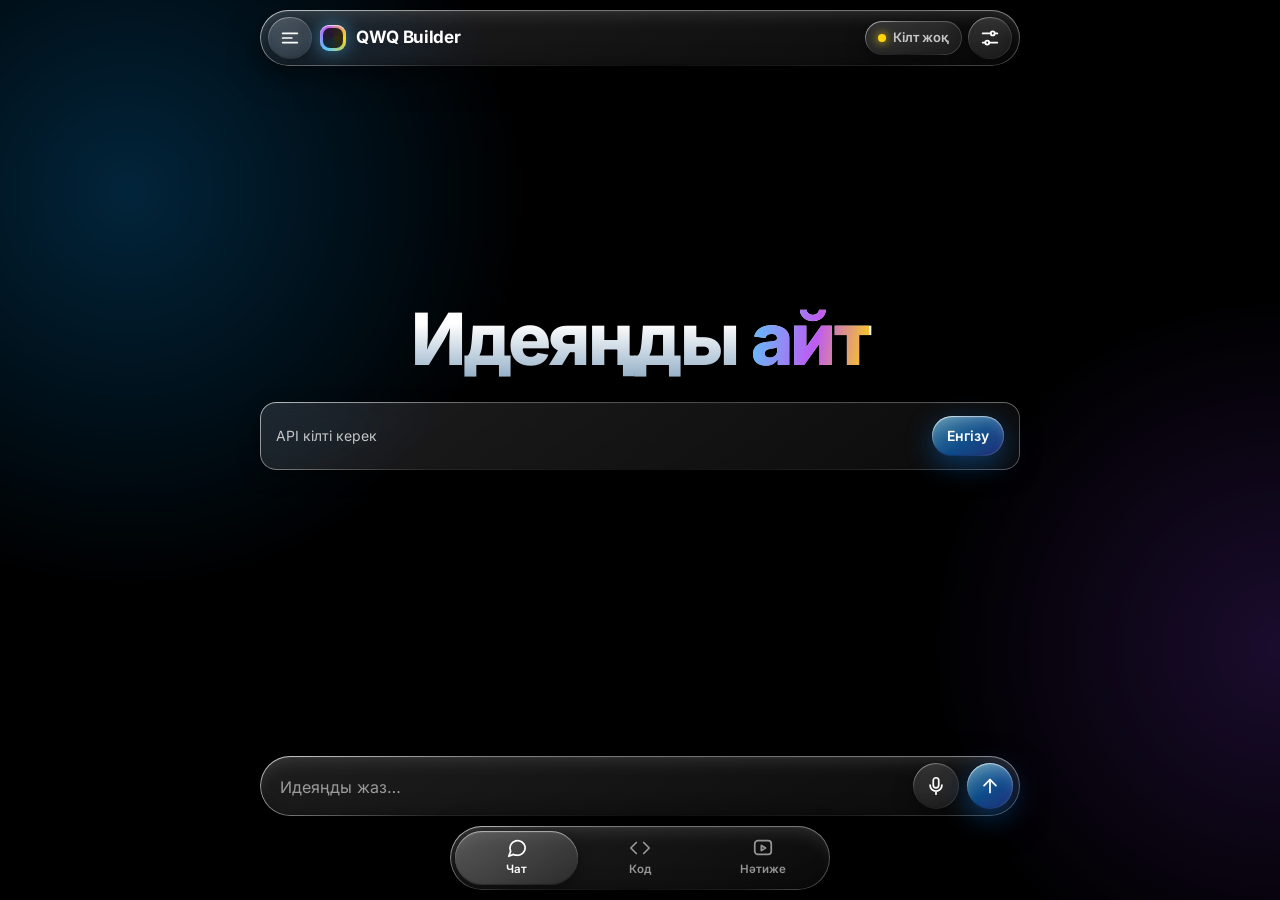
==== index.html @ 90c53d8d "7-кезең: ортақ галерея (жариялау, карточкалар, sandbox ашу, өзіме бейімдеу, өшіру), Firestore ережел" ====
<!doctype html>
<html lang="kk">
<head>
<meta charset="utf-8">
<meta name="viewport" content="width=device-width,initial-scale=1,viewport-fit=cover">
<meta name="theme-color" content="#000000">
<meta name="color-scheme" content="dark">
<title>QWQ Builder — идеядан қосымшаға</title>
<meta name="description" content="AI-мен сөйлесіп идеяңды талқыла, QWQ агент жұмыс істейтін веб-қосымшаны өзі жасап береді.">
<link rel="preload" href="fonts/inter-cyrillic-ext.woff2" as="font" type="font/woff2" crossorigin>
<link rel="preload" href="fonts/inter-latin.woff2" as="font" type="font/woff2" crossorigin>
<link rel="stylesheet" href="css/glass.css">
<link rel="stylesheet" href="css/app.css">
</head>
<body>

<!-- SVG: сыну фильтрі + белгішелер -->
<svg width="0" height="0" style="position:absolute" aria-hidden="true" focusable="false">
  <defs>
    <filter id="lg-refract" x="0" y="0" width="100%" height="100%" color-interpolation-filters="sRGB">
      <feTurbulence type="fractalNoise" baseFrequency="0.012 0.02" numOctaves="2" seed="7" result="n"/>
      <feGaussianBlur in="n" stdDeviation="1.5" result="nb"/>
      <feDisplacementMap in="SourceGraphic" in2="nb" scale="18" xChannelSelector="R" yChannelSelector="G"/>
    </filter>
    <symbol id="i-chat" viewBox="0 0 24 24"><path d="M21 11.5a8.4 8.4 0 0 1-9 8.4 8.6 8.6 0 0 1-3.8-.9L3 21l2-5.2A8.4 8.4 0 1 1 21 11.5z"/></symbol>
    <symbol id="i-code" viewBox="0 0 24 24"><polyline points="16 18 22 12 16 6"/><polyline points="8 6 2 12 8 18"/></symbol>
    <symbol id="i-result" viewBox="0 0 24 24"><rect x="3" y="4" width="18" height="15" rx="3.5"/><path d="M10.2 9.2l4.6 2.8-4.6 2.8z"/></symbol>
    <symbol id="i-settings" viewBox="0 0 24 24"><path d="M4 7h9M17 7h3M4 17h3M11 17h9"/><circle cx="15" cy="7" r="2.2"/><circle cx="9" cy="17" r="2.2"/></symbol>
    <symbol id="i-send" viewBox="0 0 24 24"><path d="M12 19V5"/><path d="M5.5 11.5L12 5l6.5 6.5"/></symbol>
    <symbol id="i-stop" viewBox="0 0 24 24"><rect x="6.5" y="6.5" width="11" height="11" rx="2.5" fill="currentColor"/></symbol>
    <symbol id="i-spark" viewBox="0 0 24 24"><path d="M11 3l1.9 5.1L18 10l-5.1 1.9L11 17l-1.9-5.1L4 10l5.1-1.9z"/><path d="M19 15l.8 2.2L22 18l-2.2.8L19 21l-.8-2.2L16 18l2.2-.8z"/></symbol>
    <symbol id="i-x" viewBox="0 0 24 24"><path d="M6 6l12 12M18 6L6 18"/></symbol>
    <symbol id="i-copy" viewBox="0 0 24 24"><rect x="9" y="9" width="11" height="11" rx="2.5"/><path d="M5 15V6.5A2.5 2.5 0 0 1 7.5 4H16"/></symbol>
    <symbol id="i-download" viewBox="0 0 24 24"><path d="M12 4v11"/><path d="M7 11l5 5 5-5"/><path d="M5 20h14"/></symbol>
    <symbol id="i-ext" viewBox="0 0 24 24"><path d="M14 4h6v6"/><path d="M20 4l-9 9"/><path d="M19 14v3.5a2.5 2.5 0 0 1-2.5 2.5h-9A2.5 2.5 0 0 1 5 17.5v-9A2.5 2.5 0 0 1 7.5 6H11"/></symbol>
    <symbol id="i-phone" viewBox="0 0 24 24"><rect x="7" y="2.5" width="10" height="19" rx="2.8"/><path d="M11 18.5h2"/></symbol>
    <symbol id="i-monitor" viewBox="0 0 24 24"><rect x="3" y="4" width="18" height="12" rx="2.5"/><path d="M8 20h8M12 16v4"/></symbol>
    <symbol id="i-check" viewBox="0 0 24 24"><path d="M5 12.5l4.5 4.5L19 7.5"/></symbol>
    <symbol id="i-file" viewBox="0 0 24 24"><path d="M14 3H7.5A2.5 2.5 0 0 0 5 5.5v13A2.5 2.5 0 0 0 7.5 21h9a2.5 2.5 0 0 0 2.5-2.5V8z"/><path d="M14 3v5h5"/></symbol>
    <symbol id="i-undo" viewBox="0 0 24 24"><path d="M9 14L4 9l5-5"/><path d="M4 9h10a6 6 0 0 1 0 12h-3"/></symbol>
    <symbol id="i-chev" viewBox="0 0 24 24"><path d="M6 9l6 6 6-6"/></symbol>
    <symbol id="i-globe" viewBox="0 0 24 24"><circle cx="12" cy="12" r="9"/><path d="M3 12h18"/><path d="M12 3c2.6 2.6 3.8 5.6 3.8 9S14.6 18.4 12 21c-2.6-2.6-3.8-5.6-3.8-9S9.4 5.6 12 3z"/></symbol>
    <symbol id="i-list" viewBox="0 0 24 24"><path d="M9 6h11M9 12h11M9 18h11"/><circle cx="4.5" cy="6" r=".9"/><circle cx="4.5" cy="12" r=".9"/><circle cx="4.5" cy="18" r=".9"/></symbol>
    <symbol id="i-shield" viewBox="0 0 24 24"><path d="M12 3l8 3v6c0 4.5-3.2 8-8 9-4.8-1-8-4.5-8-9V6z"/><path d="M9 12l2 2 4-4"/></symbol>
    <symbol id="i-flag" viewBox="0 0 24 24"><path d="M5 21V4"/><path d="M5 4h12l-2.5 4L17 12H5"/></symbol>
    <symbol id="i-book" viewBox="0 0 24 24"><path d="M4 5.5A2.5 2.5 0 0 1 6.5 3H20v16H6.5A2.5 2.5 0 0 0 4 21.5z"/><path d="M4 18.5A2.5 2.5 0 0 1 6.5 16H20"/></symbol>
    <symbol id="i-wallet" viewBox="0 0 24 24"><path d="M4 7.5A2.5 2.5 0 0 1 6.5 5H18v3"/><rect x="3" y="8" width="18" height="12" rx="2.8"/><circle cx="16.5" cy="14" r="1.1"/></symbol>
    <symbol id="i-cal" viewBox="0 0 24 24"><rect x="3.5" y="5" width="17" height="16" rx="3"/><path d="M8 3v4M16 3v4M3.5 10h17"/></symbol>
    <symbol id="i-trash" viewBox="0 0 24 24"><path d="M4 7h16M9 7V4h6v3M6.5 7l1 13h9l1-13"/></symbol>
    <symbol id="i-menu" viewBox="0 0 24 24"><path d="M4 7h16M4 12h10M4 17h16"/></symbol>
    <symbol id="i-plus" viewBox="0 0 24 24"><path d="M12 5v14M5 12h14"/></symbol>
    <symbol id="i-pencil" viewBox="0 0 24 24"><path d="M4 20l1-4L16.5 4.5a2.1 2.1 0 0 1 3 3L8 19z"/><path d="M14.5 6.5l3 3"/></symbol>
    <symbol id="i-user" viewBox="0 0 24 24"><circle cx="12" cy="8" r="4"/><path d="M4.5 20.5c1-4 4-6 7.500-6s6.500 2 7.500 6"/></symbol>
    <symbol id="i-qr" viewBox="0 0 24 24"><rect x="3.5" y="3.5" width="7" height="7" rx="1.5"/><rect x="13.5" y="3.5" width="7" height="7" rx="1.5"/><rect x="3.5" y="13.5" width="7" height="7" rx="1.5"/><path d="M14 14h2.5v2.5H14zM18 18h2.5v2.5H18zM18 14h2.5M14 18h.01"/></symbol>
    <symbol id="i-mic" viewBox="0 0 24 24"><rect x="9" y="3" width="6" height="11" rx="3"/><path d="M5.5 11a6.5 6.5 0 0 0 13 0M12 17.5V21"/></symbol>
    <symbol id="i-eye" viewBox="0 0 24 24"><path d="M2 12s3.6-7 10-7 10 7 10 7-3.6 7-10 7S2 12 2 12z"/><circle cx="12" cy="12" r="3"/></symbol>
  </defs>
</svg>

<div class="bg" aria-hidden="true"><i class="orb orb--1"></i><i class="orb orb--2"></i><i class="orb orb--3"></i><i class="orb orb--4"></i></div>

<div class="app">

  <header class="top glass lens">
    <div class="top-l">
      <button class="btn btn--icon glass glass--flat" id="btn-menu" type="button" aria-label="Чаттар" style="--h:42px"><svg class="ico"><use href="#i-menu"/></svg></button>
      <div class="brand"><i></i>QWQ Builder</div>
    </div>
    <div class="top-r">
      <button class="chip glass glass--flat press" id="status" type="button" aria-label="Қосылым күйі"><b></b><span id="status-t">Кілт жоқ</span></button>
      <button class="btn btn--icon glass glass--flat" id="btn-settings" type="button" aria-label="Баптаулар" style="--h:42px"><svg class="ico"><use href="#i-settings"/></svg></button>
    </div>
  </header>

  <!-- ЧАТ -->
  <section class="view on" id="view-chat" aria-label="Чат">
    <div class="col">
      <div class="hero" id="hero">
        <h1>Идеяңды <em>айт</em></h1>
        <div class="keywarn glass glass--flat" id="keywarn" hidden>
          <span>API кілті керек</span>
          <button class="btn btn--sm btn--primary glass" type="button" data-open-settings>Енгізу</button>
        </div>
      </div>
      <div class="msgs" id="msgs" aria-live="polite"></div>
    </div>
  </section>

  <!-- КОД -->
  <section class="view" id="view-code" aria-label="Код">
    <div class="col stack" id="code-root"></div>
  </section>

  <!-- НӘТИЖЕ -->
  <section class="view" id="view-result" aria-label="Нәтиже">
    <div class="col res-wrap" id="res-root"></div>
  </section>

  <!-- ТӨМЕНГІ ҚАБАТ -->
  <div class="bottom" id="bottom">
    <div class="dock" id="dock-chat">
      <form class="composer glass lens" id="composer" autocomplete="off">
        <textarea id="input" rows="1" placeholder="Идеяңды жаз…" aria-label="Хабарлама" enterkeyhint="send"></textarea>
        <button class="btn btn--icon mic glass glass--flat" id="mic" type="button" aria-label="Микрофон" aria-pressed="false" hidden><svg class="ico"><use href="#i-mic"/></svg></button>
        <button class="btn btn--icon btn--primary glass" id="send" type="submit" aria-label="Жіберу"><svg class="ico"><use href="#i-send"/></svg></button>
      </form>
    </div>
    <div class="dock" id="dock-tweak" hidden>
      <form class="composer glass lens" id="tweak-form" autocomplete="off">
        <textarea id="tweak" rows="1" placeholder="Не өзгертейік?" aria-label="Өзгерту сұрауы" enterkeyhint="send"></textarea>
        <button class="btn btn--icon mic glass glass--flat" id="tweak-mic" type="button" aria-label="Микрофон" aria-pressed="false" hidden><svg class="ico"><use href="#i-mic"/></svg></button>
        <button class="btn btn--icon btn--primary glass" id="tweak-send" type="submit" aria-label="Өзгерту"><svg class="ico"><use href="#i-spark"/></svg></button>
      </form>
    </div>
    <nav class="nav glass lens" id="nav" role="tablist" aria-label="Бөлімдер">
      <span class="nav-ind" id="nav-ind"></span>
      <button role="tab" data-view="chat" aria-selected="true"><svg class="ico"><use href="#i-chat"/></svg>Чат</button>
      <button role="tab" data-view="code" aria-selected="false"><svg class="ico"><use href="#i-code"/></svg>Код<i class="dot" id="dot-code" hidden></i></button>
      <button role="tab" data-view="result" aria-selected="false"><svg class="ico"><use href="#i-result"/></svg>Нәтиже<i class="dot" id="dot-result" hidden></i></button>
    </nav>
  </div>
</div>

<div class="toasts" id="toasts" role="status" aria-live="polite"></div>

<!-- ЧАТТАР ТІЗІМІ (бүйірлік панель) -->
<div class="dscrim" id="dscrim"></div>
<aside class="drawer glass glass--dark" id="drawer" aria-label="Чаттар" aria-hidden="true">
  <div class="drawer-h">
    <b>Чаттар</b>
    <button class="btn btn--icon btn--sm glass glass--flat" id="d-close" type="button" aria-label="Жабу"><svg class="ico ico--sm"><use href="#i-x"/></svg></button>
  </div>
  <button class="btn btn--primary btn--lg glass lens" id="d-new" type="button"><svg class="ico"><use href="#i-plus"/></svg>Жаңа чат</button>
  <button class="btn btn--lg glass glass--flat" id="d-gal" type="button" style="width:100%;margin-top:8px"><svg class="ico"><use href="#i-spark"/></svg>Галерея</button>
  <ul class="chat-list" id="d-list"></ul>
</aside>

<!-- БАПТАУЛАР -->
<div class="scrim" id="settings" role="dialog" aria-modal="true" aria-labelledby="set-title">
  <div class="sheet glass glass--dark">
    <h2 id="set-title">Баптаулар</h2>
    <label class="field" style="margin-top:16px"><span>API кілті</span>
      <div class="input-row">
        <input class="input" id="set-key" type="password" autocomplete="off" spellcheck="false" placeholder="qwq_…">
        <button class="btn btn--icon glass glass--flat" id="set-eye" type="button" aria-label="Кілтті көрсету" style="--h:48px"><svg class="ico"><use href="#i-eye"/></svg></button>
      </div>
    </label>
    <label class="field"><span>Сервер</span>
      <input class="input" id="set-base" type="url" spellcheck="false">
    </label>
    <label class="field"><span>QR сервері</span>
      <input class="input" id="set-share" type="url" spellcheck="false">
    </label>
    <div class="field" id="cloud-box">
      <div class="cloud-row">
        <button class="btn btn--primary glass" id="set-google" type="button"><svg class="ico ico--sm"><use href="#i-user"/></svg><span id="set-google-t">Google арқылы кіру</span></button>
        <span class="cloud-t" id="cloud-t"></span>
      </div>
    </div>
    <div class="field" id="limit-box" hidden>
      <span id="limit-t"></span>
      <input class="input" id="set-limit-n" type="number" min="1" inputmode="numeric" aria-label="Күндік лимит">
    </div>
    <div class="row">
      <button class="btn btn--primary glass" id="set-test" type="button">Тексеру</button>
      <button class="btn glass glass--flat" id="set-save" type="button">Сақтау</button>
      <button class="btn glass glass--flat" id="set-limit" type="button">Лимит</button>
      <button class="btn glass glass--flat" id="set-demo" type="button">Демо</button>
      <button class="btn glass glass--flat btn--danger" id="set-clear" type="button"><svg class="ico ico--sm"><use href="#i-trash"/></svg>Тазалау</button>
    </div>
  </div>
</div>

<!-- QR -->
<div class="scrim" id="qr" role="dialog" aria-modal="true" aria-label="QR код">
  <div class="sheet glass glass--dark qr-sheet">
    <div id="qr-load" class="qr-load"><div class="ring"></div></div>
    <div id="qr-body" hidden>
      <div class="qr-img" id="qr-img"></div>
      <div class="qr-url"><code id="qr-url"></code><button class="cp" id="qr-copy" type="button" aria-label="Көшіру"><svg class="ico ico--sm"><use href="#i-copy"/></svg></button></div>
    </div>
    <button class="btn glass glass--flat" id="qr-close" type="button">Жабу</button>
  </div>
</div>

<script src="vendor/marked.min.js"></script>
<script src="vendor/purify.min.js"></script>
<script src="vendor/jszip.min.js"></script>
<script src="vendor/qrcode.min.js"></script>
<script src="js/ui.js"></script>
<script src="js/store.js"></script>
<script src="js/api.js"></script>
<script src="js/websearch.js"></script>
<script src="js/check.js"></script>
<script src="js/cloud-config.js"></script>
<script src="js/chat.js"></script>
<script src="js/template.js"></script>
<script src="js/codegen.js"></script>
<script src="js/fix.js"></script>
<script src="js/agent.js"></script>
<script src="js/report.js"></script>
<script src="js/result.js"></script>
<script src="js/sheets.js"></script>
<script src="js/gallery.js"></script>
<script src="js/mic.js"></script>
<script src="js/share.js"></script>
<script src="js/cloud.js"></script>
<script src="js/chats.js"></script>
<script src="js/demo.js"></script>
<script src="js/app.js"></script>
</body>
</html>
---- css/glass.css ----
/* ==== QWQ Builder · Liquid Glass дизайн жүйесі ==== */
@font-face{font-family:"Inter";font-weight:100 900;font-display:swap;src:url(../fonts/inter-cyrillic-ext.woff2) format("woff2");unicode-range:U+0460-052F,U+1C80-1C8A,U+20B4,U+2DE0-2DFF,U+A640-A69F,U+FE2E-FE2F}
@font-face{font-family:"Inter";font-weight:100 900;font-display:swap;src:url(../fonts/inter-cyrillic.woff2) format("woff2");unicode-range:U+0301,U+0400-045F,U+0490-0491,U+04B0-04B1,U+2116}
@font-face{font-family:"Inter";font-weight:100 900;font-display:swap;src:url(../fonts/inter-latin-ext.woff2) format("woff2");unicode-range:U+0100-02BA,U+02BD-02C5,U+02C7-02CC,U+02CE-02D7,U+02DD-02FF,U+0304,U+0308,U+0329,U+1D00-1DBF,U+1E00-1E9F,U+1EF2-1EFF,U+2020,U+20A0-20AB,U+20AD-20C0,U+2113,U+2C60-2C7F,U+A720-A7FF}
@font-face{font-family:"Inter";font-weight:100 900;font-display:swap;src:url(../fonts/inter-latin.woff2) format("woff2");unicode-range:U+0000-00FF,U+0131,U+0152-0153,U+02BB-02BC,U+02C6,U+02DA,U+02DC,U+0304,U+0308,U+0329,U+2000-206F,U+20AC,U+2122,U+2191,U+2193,U+2212,U+2215,U+FEFF,U+FFFD}

:root{
  color-scheme:dark;
  --bg:#000;
  --text:#fff;
  --text-2:rgba(255,255,255,.74);
  --text-3:rgba(255,255,255,.56);
  --cyan:#5ac8fa;
  --blue:#0a84ff;
  --violet:#bf5af2;
  --gold:#ffd60a;
  --green:#30d158;
  --red:#ff453a;
  --glass-a:rgba(255,255,255,.115);
  --glass-b:rgba(255,255,255,.045);
  --blur:blur(24px) saturate(180%);
  --r-xl:28px; --r-lg:22px; --r-md:16px; --r-sm:12px;
  --font:"Inter",system-ui,-apple-system,"Segoe UI",Roboto,sans-serif;
  --mono:ui-monospace,"SF Mono",Menlo,Consolas,monospace;
  --spring:cubic-bezier(.34,1.56,.64,1);
  --ease:cubic-bezier(.22,1,.36,1);
  --safe-t:env(safe-area-inset-top,0px);
  --safe-b:env(safe-area-inset-bottom,0px);
}
@supports (transition-timing-function:linear(0,1)){
  :root{--spring:linear(0,.34 6%,.92 14%,1.1 23%,1.07 31%,.99 45%,1.005 62%,1)}
}

*,*::before,*::after{box-sizing:border-box;-webkit-tap-highlight-color:transparent}
html,body{margin:0;height:100%;background:#000;color:var(--text);font-family:var(--font);font-size:16px;line-height:1.5;-webkit-text-size-adjust:100%}
body{overflow:hidden;overscroll-behavior:none;-webkit-font-smoothing:antialiased}
button,input,textarea{font:inherit;color:inherit}
button{cursor:pointer;border:0;background:none;padding:0}
[hidden]{display:none!important}
:focus-visible{outline:2px solid var(--cyan);outline-offset:3px}
::selection{background:rgba(10,132,255,.45)}

/* ---- Фон: баяу қозғалатын күңгірт жарық дақтары (blur-сыз, арзан) ---- */
.bg{position:fixed;inset:0;z-index:0;overflow:hidden;background:#000;pointer-events:none}
.orb{position:absolute;border-radius:50%;will-change:transform;opacity:.42}
.orb--1{width:90vmax;height:90vmax;left:-35vmax;top:-30vmax;background:radial-gradient(closest-side,rgba(10,160,255,.55),transparent 70%);animation:drift1 46s ease-in-out infinite alternate}
.orb--2{width:80vmax;height:80vmax;right:-40vmax;top:15vh;background:radial-gradient(closest-side,rgba(150,70,255,.5),transparent 70%);animation:drift2 58s ease-in-out infinite alternate;opacity:.36}
.orb--3{width:70vmax;height:70vmax;left:-10vmax;bottom:-40vmax;background:radial-gradient(closest-side,rgba(255,196,40,.38),transparent 70%);animation:drift3 64s ease-in-out infinite alternate;opacity:.26}
.orb--4{width:55vmax;height:55vmax;right:5vmax;bottom:-25vmax;background:radial-gradient(closest-side,rgba(40,220,210,.4),transparent 70%);animation:drift1 70s ease-in-out infinite alternate-reverse;opacity:.28}
@keyframes drift1{to{transform:translate3d(14vmax,10vmax,0) scale(1.15)}}
@keyframes drift2{to{transform:translate3d(-16vmax,-8vmax,0) scale(.9)}}
@keyframes drift3{to{transform:translate3d(18vmax,-12vmax,0) scale(1.2)}}
.lite .orb--3,.lite .orb--4{display:none}

/* ---- Шыны ---- */
.glass{
  position:relative;isolation:isolate;
  background:linear-gradient(145deg,var(--glass-a),var(--glass-b));
  -webkit-backdrop-filter:var(--blur);backdrop-filter:var(--blur);
  border-radius:var(--r-lg);
  box-shadow:
    inset 0 1px 1px rgba(255,255,255,.34),
    inset 0 -1px 1px rgba(0,0,0,.55),
    inset 0 14px 22px -14px rgba(255,255,255,.2),
    inset 0 -14px 22px -16px rgba(0,0,0,.45),
    0 10px 30px rgba(0,0,0,.5);
}
/* жарқыраған градиент жиек */
.glass::before,.glass::after{
  content:"";position:absolute;inset:0;border-radius:inherit;padding:1px;pointer-events:none;
  -webkit-mask:linear-gradient(#000 0 0) content-box,linear-gradient(#000 0 0);
  -webkit-mask-composite:xor;mask:linear-gradient(#000 0 0) content-box exclude,linear-gradient(#000 0 0);
  mask-composite:exclude;
}
.glass::before{background:linear-gradient(135deg,rgba(255,255,255,.62) 0%,rgba(255,255,255,.12) 28%,rgba(255,255,255,.03) 55%,rgba(255,255,255,.1) 80%,rgba(255,255,255,.34) 100%)}
/* тінтуір/саусақ соңынан жүретін жарқыл */
.glass::after{padding:1.5px;opacity:0;transition:opacity .35s var(--ease);
  background:radial-gradient(150px circle at var(--mx,50%) var(--my,0%),rgba(255,255,255,.95),rgba(180,225,255,.35) 40%,transparent 70%)}
.glass.is-lit::after{opacity:1}
.glass--dark{background:linear-gradient(145deg,rgba(20,22,30,.62),rgba(8,9,14,.62))}
.glass--flat{box-shadow:inset 0 1px 1px rgba(255,255,255,.22),inset 0 -1px 1px rgba(0,0,0,.5),0 6px 20px rgba(0,0,0,.4)}
.glass--tint{background:linear-gradient(145deg,rgba(10,132,255,.34),rgba(10,100,230,.14))}

/* Chrome-дағы сыну эффектісі (SVG feDisplacementMap). Safari/Firefox-та жай blur қалады */
.refract .lens{-webkit-backdrop-filter:url(#lg-refract) blur(14px) saturate(190%) brightness(1.08);backdrop-filter:url(#lg-refract) blur(14px) saturate(190%) brightness(1.08)}
.lite .glass{-webkit-backdrop-filter:blur(14px) saturate(160%);backdrop-filter:blur(14px) saturate(160%)}
.lite .lens{-webkit-backdrop-filter:blur(14px) saturate(160%)!important;backdrop-filter:blur(14px) saturate(160%)!important}

/* ---- Батырмалар ---- */
.btn{
  --h:48px;
  display:inline-flex;align-items:center;justify-content:center;gap:9px;
  min-height:var(--h);min-width:44px;padding:0 20px;border-radius:999px;
  font-weight:600;font-size:15px;letter-spacing:-.005em;color:var(--text);
  transition:transform .55s var(--spring),opacity .2s,filter .2s;
  user-select:none;-webkit-user-select:none;white-space:nowrap;
}
.btn:active,.press:active{transform:scale(.93);transition-duration:.12s}
.btn:disabled{opacity:.42;cursor:not-allowed;transform:none}
.btn--primary{background:linear-gradient(145deg,rgba(90,200,250,.62),rgba(10,132,255,.5) 55%,rgba(60,90,255,.42));
  box-shadow:inset 0 1px 1px rgba(255,255,255,.55),inset 0 -1px 1px rgba(0,30,90,.6),inset 0 12px 20px -12px rgba(255,255,255,.4),0 8px 28px rgba(10,132,255,.38)}
.btn--primary:hover:not(:disabled){filter:brightness(1.12)}
.btn--lg{--h:54px;padding:0 26px;font-size:16px}
.btn--sm{--h:40px;padding:0 15px;font-size:14px}
.btn--icon{padding:0;width:var(--h)}
.btn--danger{color:#ff8a82}
.btn svg{flex:none}
.btn:hover:not(:disabled){filter:brightness(1.1)}
.press{transition:transform .55s var(--spring)}

.ico{width:22px;height:22px;stroke:currentColor;fill:none;stroke-width:1.9;stroke-linecap:round;stroke-linejoin:round;flex:none}
.ico--sm{width:18px;height:18px}

/* ---- Toast ---- */
.toasts{position:fixed;left:0;right:0;bottom:calc(var(--bottom-h,150px) + 14px);z-index:90;display:flex;flex-direction:column;align-items:center;gap:10px;padding:0 16px;pointer-events:none}
.toast{pointer-events:auto;max-width:min(520px,100%);padding:13px 18px;border-radius:var(--r-md);font-size:14.5px;line-height:1.45;color:#fff;animation:toastIn .5s var(--spring) both}
.toast--err{background:linear-gradient(145deg,rgba(255,69,58,.36),rgba(120,20,20,.3))}
.toast--ok{background:linear-gradient(145deg,rgba(48,209,88,.3),rgba(10,80,40,.25))}
.toast.out{animation:toastOut .3s var(--ease) forwards}
@keyframes toastIn{from{opacity:0;transform:translateY(14px) scale(.9)}}
@keyframes toastOut{to{opacity:0;transform:translateY(8px) scale(.96)}}

/* ---- Микрофон ---- */
.mic.rec{background:linear-gradient(145deg,rgba(255,69,58,.55),rgba(190,30,60,.35));color:#fff;animation:micPulse 1.4s ease-out infinite}
@keyframes micPulse{
  0%{box-shadow:inset 0 1px 1px rgba(255,255,255,.5),inset 0 -1px 1px rgba(0,0,0,.5),0 0 0 0 rgba(255,69,58,.55)}
  70%,100%{box-shadow:inset 0 1px 1px rgba(255,255,255,.5),inset 0 -1px 1px rgba(0,0,0,.5),0 0 0 16px rgba(255,69,58,0)}
}

@media (prefers-reduced-motion:reduce){
  *,*::before,*::after{animation-duration:.001ms!important;animation-iteration-count:1!important;transition-duration:.001ms!important;scroll-behavior:auto!important}
  .orb{animation:none!important}
}
---- css/app.css ----
/* ==== QWQ Builder · орналасу және экрандар ==== */
.app{position:fixed;inset:0;z-index:1}
.col{width:min(100% - 32px,760px);margin-inline:auto}

/* ---- Жоғарғы жол ---- */
.top{position:fixed;z-index:30;left:50%;transform:translateX(-50%);top:calc(var(--safe-t) + 10px);width:min(100% - 24px,760px);height:56px;
  display:flex;align-items:center;justify-content:space-between;padding:0 8px 0 18px;border-radius:999px}
.brand{display:flex;align-items:center;gap:10px;font-weight:700;font-size:17px;letter-spacing:-.02em}
.brand i{width:26px;height:26px;border-radius:9px;background:conic-gradient(from 210deg,#5ac8fa,#bf5af2,#ffd60a,#5ac8fa);box-shadow:0 0 18px rgba(90,200,250,.5),inset 0 1px 1px rgba(255,255,255,.7);position:relative}
.brand i::after{content:"";position:absolute;inset:3px;border-radius:7px;background:#05060a;opacity:.82}
.top-r{display:flex;align-items:center;gap:6px}
.chip{display:inline-flex;align-items:center;gap:7px;height:34px;padding:0 13px;border-radius:999px;font-size:13px;font-weight:600;color:var(--text-2)}
.chip b{width:8px;height:8px;border-radius:50%;background:var(--gold);box-shadow:0 0 10px var(--gold)}
.chip.ok b{background:var(--green);box-shadow:0 0 10px var(--green)}
.chip.demo b{background:var(--violet);box-shadow:0 0 10px var(--violet)}

/* ---- Көріністер ---- */
.view{position:absolute;inset:0;overflow-y:auto;overflow-x:hidden;-webkit-overflow-scrolling:touch;
  padding:calc(var(--safe-t) + 84px) 0 calc(var(--bottom-h,150px) + 24px);
  opacity:0;visibility:hidden;transform:translateY(10px) scale(.992);transition:opacity .35s var(--ease),transform .5s var(--ease),visibility 0s .35s}
.view.on{opacity:1;visibility:visible;transform:none;transition:opacity .4s var(--ease),transform .55s var(--ease)}
.view::-webkit-scrollbar{width:0}

/* ---- Төменгі қабат: dock + навигация ---- */
.bottom{position:fixed;z-index:30;left:0;right:0;bottom:0;padding:0 12px calc(var(--safe-b) + 10px);display:flex;flex-direction:column;align-items:center;gap:10px;pointer-events:none}
.bottom>*{pointer-events:auto}
.dock{width:min(100%,760px)}
.nav{display:flex;position:relative;padding:5px;border-radius:999px;width:min(100%,380px)}
.nav-ind{position:absolute;top:5px;bottom:5px;left:5px;width:calc((100% - 10px)/3);border-radius:999px;
  background:linear-gradient(145deg,rgba(255,255,255,.26),rgba(255,255,255,.1));
  box-shadow:inset 0 1px 1px rgba(255,255,255,.55),inset 0 -1px 1px rgba(0,0,0,.3),0 4px 14px rgba(0,0,0,.4);
  transition:transform .6s var(--spring)}
.nav button{position:relative;flex:1;height:54px;display:flex;flex-direction:column;align-items:center;justify-content:center;gap:2px;border-radius:999px;font-size:11.5px;font-weight:600;color:var(--text-3);transition:color .25s,transform .5s var(--spring)}
.nav button:active{transform:scale(.9)}
.nav button[aria-selected=true]{color:#fff}
.nav .ico{width:22px;height:22px}
.nav .dot{position:absolute;top:8px;left:calc(50% + 9px);width:9px;height:9px;border-radius:50%;background:var(--cyan);box-shadow:0 0 10px var(--cyan)}

/* ---- Composer ---- */
.composer{display:flex;align-items:flex-end;gap:8px;padding:7px 7px 7px 20px;border-radius:30px}
.composer textarea{flex:1;min-height:42px;max-height:132px;padding:9px 0;resize:none;border:0;outline:0;background:transparent;font-size:16px;line-height:1.45;color:#fff}
.composer textarea::placeholder{color:var(--text-3)}
.composer .btn{--h:46px;flex:none}

/* ---- Чат ---- */
.hero{padding-top:min(22vh,180px);text-align:center}
.hero h1{margin-bottom:24px!important}
.hero h1{margin:0 0 12px;font-size:clamp(40px,12vw,72px);line-height:1.08;font-weight:800;letter-spacing:-.035em;
  background:linear-gradient(180deg,#fff 30%,rgba(190,225,255,.78));-webkit-background-clip:text;background-clip:text;-webkit-text-fill-color:transparent}
.hero h1 em{font-style:normal;background:linear-gradient(100deg,#5ac8fa,#bf5af2 55%,#ffd60a);-webkit-background-clip:text;background-clip:text;-webkit-text-fill-color:transparent}
.hero p{margin:0 auto 28px;max-width:30em;color:var(--text-2);font-size:clamp(15px,3.9vw,18px)}
.ideas{display:grid;gap:12px;text-align:left}
.idea{display:flex;align-items:center;gap:14px;padding:16px 18px;border-radius:var(--r-lg);width:100%;text-align:left;transition:transform .55s var(--spring)}
.idea:active{transform:scale(.97)}
.idea .ico-wrap{flex:none;width:44px;height:44px;border-radius:14px;display:grid;place-items:center;background:linear-gradient(145deg,rgba(90,200,250,.35),rgba(191,90,242,.25));box-shadow:inset 0 1px 1px rgba(255,255,255,.4)}
.idea strong{display:block;font-size:15.5px;font-weight:650;letter-spacing:-.01em}
.idea span.s{display:block;font-size:13.5px;color:var(--text-2);margin-top:1px}
.keywarn{margin-top:18px;display:flex;gap:12px;align-items:center;justify-content:space-between;padding:14px 16px;border-radius:var(--r-md);text-align:left;font-size:14px;color:var(--text-2)}

.msgs{display:flex;flex-direction:column;gap:14px;padding-top:6px}
.msg{max-width:92%;padding:14px 18px;border-radius:24px;word-wrap:break-word;overflow-wrap:anywhere;animation:msgIn .5s var(--spring) both}
.msg--user{align-self:flex-end;border-bottom-right-radius:8px;font-size:16px;white-space:pre-wrap}
.msg--ai{align-self:flex-start;border-bottom-left-radius:8px;max-width:100%;width:fit-content;min-width:56px}
@keyframes msgIn{from{opacity:0;transform:translateY(14px) scale(.96)}}
.typing{display:flex;gap:5px;padding:6px 2px}
.typing i{width:8px;height:8px;border-radius:50%;background:var(--text-2);animation:bounce 1.2s ease-in-out infinite}
.typing i:nth-child(2){animation-delay:.15s}.typing i:nth-child(3){animation-delay:.3s}
@keyframes bounce{0%,60%,100%{transform:translateY(0);opacity:.45}30%{transform:translateY(-6px);opacity:1}}
.make-row{display:flex;justify-content:center;padding:6px 0 4px;animation:msgIn .6s var(--spring) both}

/* markdown */
.md{font-size:16px;line-height:1.72;color:rgba(255,255,255,.94)}
.md>*:first-child{margin-top:0!important}.md>*:last-child{margin-bottom:0!important}
.md p{margin:0 0 1em}
.md ul,.md ol{margin:0 0 1em;padding-left:1.5em}
.md li{margin:.4em 0;padding-left:.15em}.md li::marker{color:var(--cyan)}
.md li>p{margin:.3em 0}.md li>ul,.md li>ol{margin:.35em 0 .2em}
.md strong{font-weight:650;color:#fff}
.md h1,.md h2,.md h3,.md h4{margin:1.5em 0 .55em;line-height:1.28;letter-spacing:-.02em;font-weight:700}
.md h1{font-size:1.4em}.md h2{font-size:1.24em}.md h3{font-size:1.1em}.md h4{font-size:1em}
.md a{color:var(--cyan);text-underline-offset:3px}
.md code{font-family:var(--mono);font-size:.86em;padding:.15em .45em;border-radius:7px;background:rgba(255,255,255,.12)}
.md pre{position:relative;margin:0 0 1.1em;padding:16px 16px 14px;border-radius:16px;background:rgba(0,0,0,.6);overflow-x:auto;border:1px solid rgba(255,255,255,.1);line-height:1.6}
.md pre code{padding:0;background:none;font-size:13px;display:block;padding-right:34px}
.md blockquote{margin:0 0 1em;padding:.2em 0 .2em 16px;border-left:3px solid rgba(90,200,250,.6);color:var(--text-2)}
.md table{border-collapse:collapse;display:block;overflow-x:auto;margin:0 0 1em}.md th,.md td{padding:8px 13px;border:1px solid rgba(255,255,255,.14);text-align:left}
.md th{background:rgba(255,255,255,.07)}
.md hr{border:0;height:1px;background:rgba(255,255,255,.16);margin:1.4em 0}

/* көшіру белгішелері */
.cp{display:inline-grid;place-items:center;width:34px;height:34px;border-radius:10px;color:var(--text-3);transition:color .2s,background .2s,transform .5s var(--spring)}
.cp:hover{color:#fff;background:rgba(255,255,255,.1)}
.cp:active{transform:scale(.85)}
.cp.done{color:var(--green)}
.cp-code{position:absolute;top:8px;right:8px;background:rgba(255,255,255,.08);z-index:2}
.acts{display:flex;margin-top:-8px;padding:0 6px}
.acts--user{align-self:flex-end}.acts--ai{align-self:flex-start}
.errs{margin:12px 0 0;padding:12px 14px;border-radius:var(--r-md);background:rgba(255,69,58,.12);border:1px solid rgba(255,69,58,.32);font-family:var(--mono);font-size:12.5px;line-height:1.55;color:#ffb8b2;white-space:pre-wrap;overflow-wrap:anywhere;animation:msgIn .4s var(--spring) both}

/* ---- Код көрінісі ---- */
.stack{display:flex;flex-direction:column;gap:16px}
.card{padding:20px;border-radius:var(--r-xl)}
.eyebrow{font-size:12px;font-weight:700;letter-spacing:.12em;text-transform:uppercase;color:var(--cyan)}
.card h2{margin:6px 0 6px;font-size:clamp(22px,6vw,28px);line-height:1.15;letter-spacing:-.03em}
.card p.sum{margin:0;color:var(--text-2);font-size:15.5px}
.card .row{display:flex;flex-wrap:wrap;gap:10px;margin-top:18px}
.toggle-prompt{display:flex;align-items:center;gap:8px;margin-top:16px;font-size:14px;font-weight:600;color:var(--cyan)}
.toggle-prompt .ico{transition:transform .45s var(--spring)}
.toggle-prompt[aria-expanded=true] .ico{transform:rotate(180deg)}
.prompt-box{width:100%;margin-top:12px;min-height:200px;max-height:48vh;padding:14px;border-radius:var(--r-md);border:1px solid rgba(255,255,255,.1);outline:0;resize:vertical;background:rgba(0,0,0,.45);font-size:14px;line-height:1.55;color:var(--text)}
.empty{padding:36px 22px;text-align:center;color:var(--text-2)}
.empty h3{margin:0 0 8px;color:#fff;font-size:20px}

.agent-h{display:flex;align-items:center;justify-content:space-between;margin-bottom:14px}
.timer{font-family:var(--mono);font-variant-numeric:tabular-nums;font-size:19px;font-weight:600;padding:5px 14px;border-radius:999px;background:rgba(0,0,0,.45);box-shadow:inset 0 1px 2px rgba(0,0,0,.6),inset 0 -1px 0 rgba(255,255,255,.1)}
.timer.run{color:var(--cyan)}
.steps{list-style:none;margin:0;padding:0;position:relative}
.step{position:relative;display:grid;grid-template-columns:36px 1fr auto;gap:12px;padding:9px 0;align-items:start}
.step::before{content:"";position:absolute;left:17px;top:44px;bottom:-9px;width:2px;background:rgba(255,255,255,.12);border-radius:2px}
.step:last-child::before{display:none}
.step.done::before{background:linear-gradient(var(--cyan),var(--blue))}
.s-ic{width:36px;height:36px;border-radius:50%;display:grid;place-items:center;background:rgba(255,255,255,.07);color:var(--text-3);box-shadow:inset 0 1px 1px rgba(255,255,255,.2);position:relative;transition:all .5s var(--spring)}
.s-t{font-weight:650;font-size:15.5px;padding-top:6px;color:var(--text-3);transition:color .3s}
.s-d{font-size:13.5px;color:var(--text-3);margin-top:1px}
.s-time{font-family:var(--mono);font-size:12.5px;color:var(--text-3);padding-top:9px}
.step.active .s-t,.step.done .s-t{color:#fff}
.step.active .s-d{color:var(--text-2)}
.step.active .s-ic{color:#fff;background:linear-gradient(145deg,rgba(90,200,250,.5),rgba(10,132,255,.35));transform:scale(1.1);box-shadow:inset 0 1px 1px rgba(255,255,255,.6),0 0 0 4px rgba(90,200,250,.14),0 0 24px rgba(90,200,250,.55)}
.step.active .s-ic::after{content:"";position:absolute;inset:-5px;border-radius:50%;border:2px solid transparent;border-top-color:var(--cyan);border-right-color:rgba(191,90,242,.7);animation:spin 1.1s linear infinite}
.step.active .s-t{background:linear-gradient(100deg,#fff 20%,#9be0ff 45%,#fff 70%);background-size:220% 100%;-webkit-background-clip:text;background-clip:text;-webkit-text-fill-color:transparent;animation:shimmer 2.2s linear infinite}
.step.done .s-ic{color:#fff;background:linear-gradient(145deg,rgba(48,209,88,.55),rgba(20,120,70,.4));box-shadow:inset 0 1px 1px rgba(255,255,255,.5),0 0 16px rgba(48,209,88,.3)}
.step.warn .s-ic{background:linear-gradient(145deg,rgba(255,214,10,.5),rgba(150,100,0,.4))}
@keyframes spin{to{transform:rotate(360deg)}}
@keyframes shimmer{to{background-position:-220% 0}}

.mini{margin-top:12px;height:340px;border-radius:var(--r-md);overflow:hidden;border:1px solid rgba(255,255,255,.12);background:#07080d;animation:msgIn .5s var(--spring) both}
.mini iframe{display:block;width:100%;height:100%;border:0}
.live{margin-top:12px;border-radius:var(--r-md);overflow:hidden;animation:msgIn .5s var(--spring) both}
.live-h{display:flex;justify-content:space-between;gap:8px;padding:9px 14px;font-size:12.5px;color:var(--text-2);font-family:var(--mono);border-bottom:1px solid rgba(255,255,255,.08)}
.codeview{margin:0;padding:14px;max-height:300px;overflow:auto;font-family:var(--mono);font-size:12.5px;line-height:1.55;color:#cfe8ff;white-space:pre;tab-size:2}
.codeview.tall{max-height:56vh}
.caret::after{content:"";display:inline-block;width:7px;height:14px;margin-left:2px;background:var(--cyan);vertical-align:-2px;animation:blink 1s steps(1) infinite}
@keyframes blink{50%{opacity:0}}

.files{display:flex;flex-direction:column;gap:8px;margin-top:6px}
.file{display:flex;align-items:center;gap:12px;width:100%;padding:12px 14px;border-radius:var(--r-md);text-align:left;animation:msgIn .55s var(--spring) both;transition:transform .5s var(--spring)}
.file:active{transform:scale(.97)}
.file[aria-expanded=true]{box-shadow:inset 0 1px 1px rgba(255,255,255,.4),0 0 0 1.5px rgba(90,200,250,.6),0 10px 30px rgba(0,0,0,.5)}
.file .fi{width:38px;height:38px;border-radius:12px;display:grid;place-items:center;background:rgba(255,255,255,.1);flex:none}
.file b{display:block;font-weight:650;font-size:15px}
.file small{color:var(--text-3);font-size:12.5px}
.file .sz{margin-left:auto;font-family:var(--mono);font-size:12.5px;color:var(--text-2)}
.viewer-bar{display:flex;justify-content:space-between;align-items:center;padding:8px 8px 8px 14px;border-bottom:1px solid rgba(255,255,255,.08);font-size:13px;font-weight:600}

/* ---- Нәтиже ---- */
.res-wrap{height:100%;display:flex;flex-direction:column}
#view-result{padding:0;overflow:hidden}
#view-result .res-wrap{padding:calc(var(--safe-t) + 78px) 0 calc(var(--bottom-h,150px) + 10px)}
.res-bar{display:flex;align-items:center;justify-content:space-between;gap:10px;flex-wrap:wrap;margin-bottom:12px}
.seg{display:inline-flex;position:relative;padding:4px;border-radius:999px}
.seg button{position:relative;z-index:1;height:38px;padding:0 16px;border-radius:999px;font-weight:600;font-size:14px;color:var(--text-3);display:flex;align-items:center;gap:7px;transition:color .25s}
.seg button[aria-selected=true]{color:#fff}
.seg-ind{position:absolute;top:4px;bottom:4px;left:4px;border-radius:999px;background:linear-gradient(145deg,rgba(255,255,255,.28),rgba(255,255,255,.1));box-shadow:inset 0 1px 1px rgba(255,255,255,.5),0 3px 10px rgba(0,0,0,.4);transition:transform .55s var(--spring),width .55s var(--spring)}
.tools{display:flex;gap:8px;flex:1;justify-content:flex-end}
.tools .btn{--h:42px}
.stage{flex:1;min-height:0;display:flex;align-items:flex-start;justify-content:center;position:relative}
.frame-box{transform-origin:top center;position:relative;flex:none}
.frame-box.phone{border-radius:54px;padding:11px;background:linear-gradient(145deg,rgba(255,255,255,.2),rgba(255,255,255,.05));box-shadow:inset 0 1px 2px rgba(255,255,255,.5),inset 0 -1px 2px rgba(0,0,0,.6),0 24px 60px rgba(0,0,0,.65)}
.frame-box.phone iframe{border-radius:44px}
.frame-box.desktop{border-radius:18px;padding:34px 0 0;background:linear-gradient(145deg,rgba(255,255,255,.16),rgba(255,255,255,.05));box-shadow:inset 0 1px 2px rgba(255,255,255,.4),0 24px 60px rgba(0,0,0,.65)}
.frame-box.desktop::before{content:"";position:absolute;left:16px;top:12px;width:10px;height:10px;border-radius:50%;background:#ff5f57;box-shadow:16px 0 0 #febc2e,32px 0 0 #28c840}
.frame-box.desktop iframe{border-radius:0 0 18px 18px}
.frame-box.bare{padding:0;border-radius:var(--r-lg);overflow:hidden;background:none;box-shadow:none}
.frame-box.bare::before{display:none}
.frame-box iframe{display:block;border:0;background:#fff;width:100%;height:100%}
.busy{position:absolute;inset:0;z-index:5;display:flex;flex-direction:column;align-items:center;justify-content:center;gap:10px;border-radius:inherit;background:rgba(0,0,0,.55);-webkit-backdrop-filter:blur(8px);backdrop-filter:blur(8px);font-weight:600;text-align:center;padding:20px}
.busy .ring{width:44px;height:44px;border-radius:50%;border:3px solid rgba(255,255,255,.15);border-top-color:var(--cyan);border-right-color:var(--violet);animation:spin 1s linear infinite}
.busy small{color:var(--text-2);font-family:var(--mono);font-weight:500}

/* ---- Баптаулар (sheet) ---- */
.scrim{position:fixed;inset:0;z-index:70;background:rgba(0,0,0,.62);display:flex;align-items:flex-end;justify-content:center;opacity:0;pointer-events:none;transition:opacity .3s}
.scrim.on{opacity:1;pointer-events:auto}
.sheet{width:min(100%,520px);max-height:92dvh;overflow:auto;padding:22px 20px calc(var(--safe-b) + 22px);border-radius:var(--r-xl) var(--r-xl) 0 0;transform:translateY(40px) scale(.97);transition:transform .6s var(--spring)}
.scrim.on .sheet{transform:none}
.sheet.glass--dark{background:linear-gradient(145deg,rgba(26,28,40,.92),rgba(10,11,16,.95))}
.sheet h2{margin:0 0 4px;font-size:22px;letter-spacing:-.025em}
.sheet .sub{margin:0 0 18px;color:var(--text-2);font-size:14px}
.field{display:block;margin-bottom:16px}
.field>span{display:block;font-size:13px;font-weight:600;color:var(--text-2);margin-bottom:7px}
.input-row{display:flex;gap:8px}
.input{flex:1;min-width:0;height:48px;padding:0 16px;border-radius:var(--r-md);border:1px solid rgba(255,255,255,.14);background:rgba(0,0,0,.45);outline:0;color:#fff;font-size:16px;transition:border-color .25s,box-shadow .25s}
.input:focus{border-color:var(--cyan);box-shadow:0 0 0 3px rgba(90,200,250,.22)}
.hint{font-size:12.5px;color:var(--text-3);margin-top:6px}
.sheet .row{display:flex;flex-wrap:wrap;gap:10px;margin-top:6px}

/* ---- Чаттар тізімі (бүйірлік панель) ---- */
.top{padding-left:8px}
.top-l{display:flex;align-items:center;gap:8px;min-width:0}
.dscrim{position:fixed;inset:0;z-index:60;background:rgba(0,0,0,.55);opacity:0;pointer-events:none;transition:opacity .3s}
.dscrim.on{opacity:1;pointer-events:auto}
.drawer{position:fixed;z-index:65;top:calc(var(--safe-t) + 8px);bottom:calc(var(--safe-b) + 8px);left:8px;width:min(calc(100vw - 48px),340px);display:flex;flex-direction:column;gap:14px;padding:16px 14px 14px;border-radius:var(--r-xl);
  transform:translateX(calc(-100% - 24px));transition:transform .6s var(--spring);visibility:hidden;background:linear-gradient(145deg,rgba(26,28,40,.94),rgba(10,11,16,.96))}
.drawer.on{transform:none;visibility:visible}
.drawer:not(.on){transition:transform .35s var(--ease),visibility 0s .35s}
.drawer-h{display:flex;align-items:center;justify-content:space-between;padding:2px 4px 0 6px;font-size:20px;letter-spacing:-.02em}
.chat-list{list-style:none;margin:0;padding:0;overflow-y:auto;flex:1;display:flex;flex-direction:column;gap:6px;-webkit-overflow-scrolling:touch}
.chat-list::-webkit-scrollbar{width:0}
.ci{display:flex;align-items:center;gap:2px;border-radius:16px;transition:background .2s}
.ci:hover{background:rgba(255,255,255,.06)}
.ci.on{background:linear-gradient(145deg,rgba(90,200,250,.22),rgba(10,132,255,.12));box-shadow:inset 0 1px 1px rgba(255,255,255,.3)}
.ci-main{flex:1;min-width:0;text-align:left;padding:10px 6px 10px 12px;border-radius:16px;display:flex;flex-direction:column;gap:1px}
.ci-t{font-weight:600;font-size:15px;white-space:nowrap;overflow:hidden;text-overflow:ellipsis}
.ci-main small{color:var(--text-3);font-size:12.5px}
.ci-acts{display:flex;flex:none;padding-right:4px}
.ci-acts .cp{width:36px;height:36px}
.ci-del.sure{color:#fff;background:rgba(255,69,58,.55)}
.ci-edit{flex:1;min-width:0;height:34px;margin:6px 0 6px 10px;padding:0 10px;border-radius:10px;border:1px solid var(--cyan);background:rgba(0,0,0,.5);color:#fff;font-size:16px;outline:0;width:calc(100% - 20px)}
.ci-empty{padding:26px 10px;text-align:center;color:var(--text-3)}
.cloud-row{display:flex;flex-wrap:wrap;align-items:center;gap:10px 14px}
.cloud-t{font-size:13px;color:var(--text-2);overflow-wrap:anywhere;flex:1;min-width:140px}

/* ---- QR ---- */
.qr-sheet{display:flex;flex-direction:column;align-items:center;gap:18px;padding-top:26px}
.qr-img{width:min(72vw,280px);aspect-ratio:1;padding:10px;border-radius:24px;background:#fff;box-shadow:0 0 50px rgba(90,200,250,.28),0 10px 30px rgba(0,0,0,.5)}
.qr-img svg{display:block;width:100%;height:100%;border-radius:14px}
.qr-url{display:flex;align-items:center;justify-content:center;gap:4px;margin-top:16px;max-width:100%}
.qr-url code{font-family:var(--mono);font-size:13px;color:var(--text-2);overflow-wrap:anywhere;text-align:center}
.qr-load{display:grid;place-items:center;width:min(72vw,280px);aspect-ratio:1}
.qr-load .ring{width:48px;height:48px;border-radius:50%;border:3px solid rgba(255,255,255,.15);border-top-color:var(--cyan);border-right-color:var(--violet);animation:spin 1s linear infinite}

@media (min-width:768px){
  .scrim{align-items:center}
  .sheet{border-radius:var(--r-xl)}
  .ideas{grid-template-columns:repeat(3,1fr)}
  .idea{flex-direction:column;align-items:flex-start;min-height:150px}
  .hero{padding-top:min(24vh,220px)}
  .msg--ai{max-width:100%}
}
@media (min-width:1000px){
  #view-result .col{width:min(100% - 64px,1200px)}
  .col.wide{width:min(100% - 64px,900px)}
}
@media (max-width:430px){
  .chip span{display:none}
  .chip{padding:0 12px}
}
@media (max-width:380px){
  .nav button{font-size:11px}
}

/* ---------- Тест есебі ---------- */
.report{margin-top:14px;animation:msgIn .5s var(--spring) both}
.rp-badge{font-size:12px;font-weight:700;padding:5px 11px;border-radius:99px;background:rgba(48,209,88,.16);color:#7be495;border:1px solid rgba(48,209,88,.34)}
.rp-badge.warn{background:rgba(255,214,10,.14);color:#ffe36e;border-color:rgba(255,214,10,.34)}
.rp-stats{display:grid;grid-template-columns:repeat(auto-fit,minmax(104px,1fr));gap:10px;margin:14px 0 6px}
.rp-stats div{padding:11px 12px;border-radius:var(--r-md);background:rgba(255,255,255,.06);border:1px solid rgba(255,255,255,.1)}
.rp-stats b{display:block;font-size:22px;font-weight:700;letter-spacing:-.02em}
.rp-stats span{font-size:12px;color:var(--text-3)}
.rp-sec{margin-top:10px}
.rp-sec summary{cursor:pointer;min-height:44px;display:flex;align-items:center;font-weight:600;font-size:14px;color:var(--text-2)}
.rp-btns,.rp-errs{list-style:none;margin:4px 0 0;padding:0;display:grid;gap:6px}
.rp-btns li,.rp-errs li{display:flex;gap:9px;align-items:baseline;font-size:13.5px;line-height:1.45;padding:7px 10px;border-radius:var(--r-sm);background:rgba(255,255,255,.04);overflow-wrap:anywhere}
.rp-btns em{margin-left:auto;font-style:normal;font-size:12px;color:var(--text-3)}
.rp-mk{font-weight:800;flex:none}
.ok .rp-mk,.fx .rp-mk{color:var(--green)}
.no .rp-mk,.lf .rp-mk{color:var(--red)}
.rp-none{margin:6px 0 0;font-size:13.5px;color:var(--text-3)}
.rp-shots{display:flex;gap:12px;overflow-x:auto;margin-top:14px;padding-bottom:6px;scroll-snap-type:x proximity}
.rp-shots figure{margin:0;flex:none;scroll-snap-align:start;text-align:center}
.rp-shots img{display:block;height:170px;width:auto;border-radius:var(--r-sm);border:1px solid rgba(255,255,255,.16);box-shadow:0 8px 24px rgba(0,0,0,.4)}
.rp-shots figcaption{margin-top:6px;font-size:12px;color:var(--text-3)}

/* ---------- Нәтиже: қосымша панельдер, түсіндірме, нұсқалар ---------- */
.res-bar2{display:flex;gap:8px;flex-wrap:wrap;margin:0 0 10px}
.sheet.wide{width:min(100%,720px)}
.sh-body{display:grid;gap:12px}
.ex-sec{padding:14px;border-radius:var(--r-md);background:rgba(255,255,255,.05);border:1px solid rgba(255,255,255,.1)}
.ex-txt{display:flex;gap:12px;align-items:flex-start}
.ex-n{flex:none;width:30px;height:30px;border-radius:50%;display:grid;place-items:center;font-weight:700;font-size:14px;background:linear-gradient(145deg,rgba(90,200,250,.5),rgba(10,132,255,.35))}
.ex-txt h3{margin:3px 0 4px;font-size:16px}
.ex-txt p{margin:0;font-size:14.5px;line-height:1.6;color:var(--text-2)}
.ex-code{margin:12px 0 0;max-height:260px;overflow:auto;font-size:12.5px;border-radius:var(--r-sm)}
.ver-list{list-style:none;margin:0;padding:0;display:grid;gap:8px}
.ver-list li{display:flex;gap:12px;align-items:center;justify-content:space-between;padding:12px 14px;border-radius:var(--r-md);background:rgba(255,255,255,.05);border:1px solid rgba(255,255,255,.1)}
.ver-list li.cur{border-color:rgba(90,200,250,.55);background:rgba(90,200,250,.1)}
.ver-list li div{display:grid;gap:2px;min-width:0}
.ver-list b{font-size:14px}
.ver-list span{font-size:13.5px;color:var(--text-2);overflow-wrap:anywhere}
.ver-list small{font-size:12px;color:var(--text-3)}
.sheet.wide{box-sizing:border-box;overflow-x:hidden}
.sh-body{grid-template-columns:minmax(0,1fr)}
.ex-txt>div{min-width:0}
.ex-txt p,.ex-txt h3{overflow-wrap:anywhere}
.ex-code{max-width:100%;white-space:pre;box-sizing:border-box}

/* ---------- Галерея ---------- */
.gal-grid{display:grid;grid-template-columns:repeat(auto-fill,minmax(min(100%,230px),1fr));gap:14px}
.gal-card{display:flex;flex-direction:column;border-radius:var(--r-lg);overflow:hidden;min-width:0}
.gal-open{all:unset;display:block;cursor:pointer;max-height:220px;height:220px;width:100%;overflow:hidden;background:rgba(255,255,255,.05)}
.gal-open:focus-visible{outline:2px solid var(--cyan);outline-offset:-2px}
.gal-open img{display:block;width:100%;height:100%;object-fit:cover;object-position:top}
.gal-noimg{display:grid;place-items:center;height:100%;font-size:54px;font-weight:700;background:linear-gradient(145deg,rgba(90,200,250,.35),rgba(191,90,242,.3))}
.gal-t{padding:12px 14px 4px;min-width:0}
.gal-t b{display:block;font-size:15px;overflow-wrap:anywhere}
.gal-t p{margin:4px 0 6px;font-size:13px;color:var(--text-2);display:-webkit-box;-webkit-line-clamp:3;-webkit-box-orient:vertical;overflow:hidden}
.gal-t small{font-size:12px;color:var(--text-3)}
.gal-acts{display:flex;gap:8px;padding:8px 12px 12px;margin-top:auto}
.gal-frame{width:100%;height:min(70dvh,640px);border:0;border-radius:var(--r-md);background:#fff}
.pub-l{display:grid;gap:6px;font-size:13px;color:var(--text-2)}
.pub-th img{display:block;height:180px;width:auto;border-radius:var(--r-sm);border:1px solid rgba(255,255,255,.16)}
.muted{color:var(--text-3)}
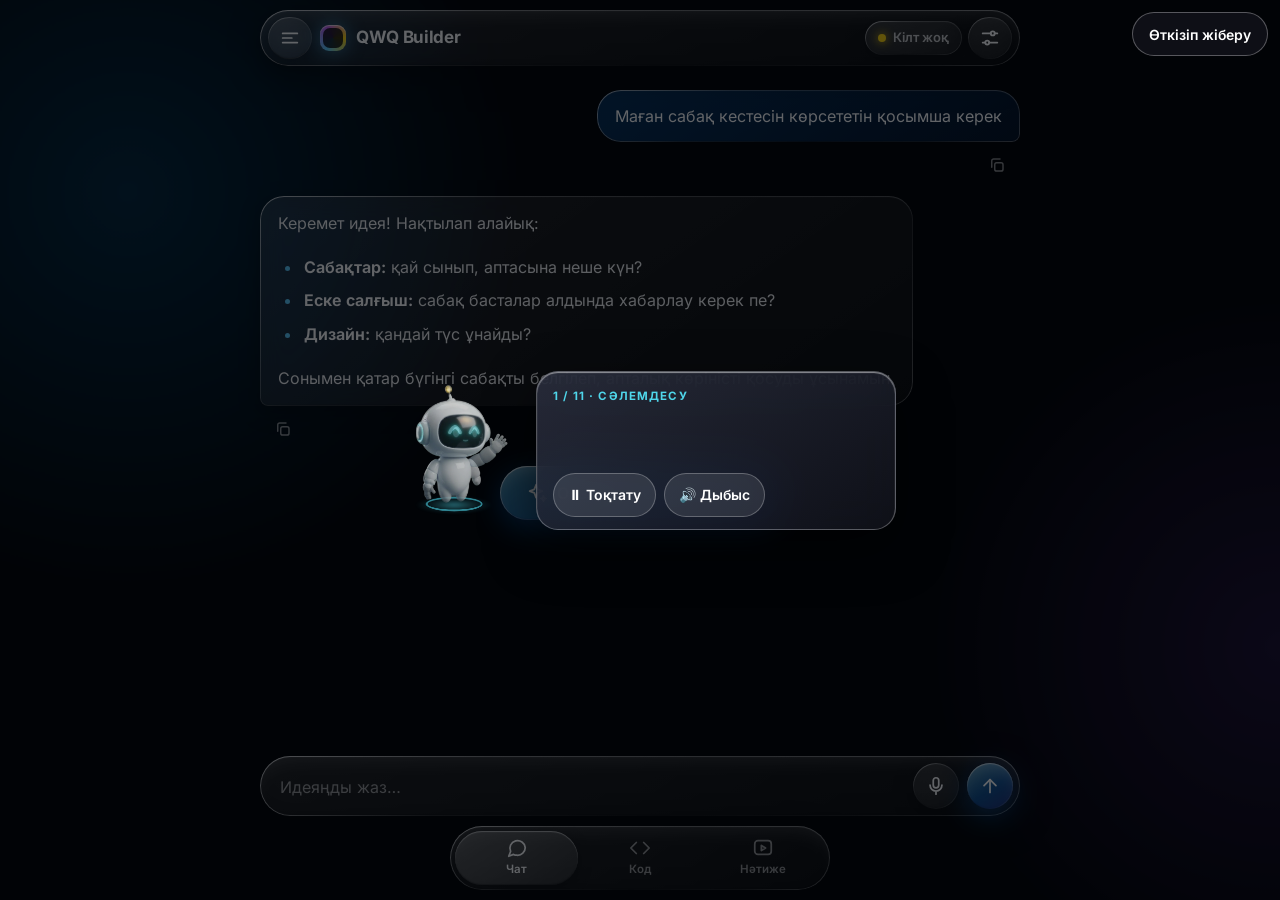
==== commit 6bc324f9: "Нұсқаулық сайтқа қосылды: 11 қадам (Даулет дауысы, субтитр), демо чат (сақталмайды), нысананы жаппай" ====
--- a/index.html
+++ b/index.html
@@ -11,6 +11,7 @@
 <link rel="preload" href="fonts/inter-latin.woff2" as="font" type="font/woff2" crossorigin>
 <link rel="stylesheet" href="css/glass.css">
 <link rel="stylesheet" href="css/app.css">
+<link rel="stylesheet" href="css/robot.css">
 </head>
 <body>
 
@@ -166,6 +167,7 @@
       <button class="btn glass glass--flat" id="set-save" type="button">Сақтау</button>
       <button class="btn glass glass--flat" id="set-limit" type="button">Лимит</button>
       <button class="btn glass glass--flat" id="set-demo" type="button">Демо</button>
+      <button class="btn glass glass--flat" id="set-tour" type="button">Нұсқаулықты қайта көру</button>
       <button class="btn glass glass--flat btn--danger" id="set-clear" type="button"><svg class="ico ico--sm"><use href="#i-trash"/></svg>Тазалау</button>
     </div>
   </div>
@@ -207,6 +209,9 @@
 <script src="js/cloud.js"></script>
 <script src="js/chats.js"></script>
 <script src="js/demo.js"></script>
+<script src="js/onboarding-steps.js"></script>
+<script src="js/robot.js"></script>
+<script src="js/tour.js"></script>
 <script src="js/app.js"></script>
 </body>
 </html>
--- a/css/app.css
+++ b/css/app.css
@@ -309,3 +309,36 @@
 .pub-l{display:grid;gap:6px;font-size:13px;color:var(--text-2)}
 .pub-th img{display:block;height:180px;width:auto;border-radius:var(--r-sm);border:1px solid rgba(255,255,255,.16)}
 .muted{color:var(--text-3)}
+
+/* ---------- Нәтиже құралдары: телефонда бір қатар, қалғаны «⋯» мәзірінде ---------- */
+.res-bar2{display:none}
+.tools{flex-wrap:wrap}
+.t-more{display:none}
+.more-wrap{position:relative}
+.dots{font-size:22px;line-height:1;letter-spacing:.02em;transform:translateY(-2px)}
+.more-menu{position:absolute;right:0;top:calc(100% + 8px);z-index:40;min-width:236px;padding:6px;border-radius:var(--r-md);display:grid;gap:2px;box-shadow:0 18px 50px rgba(0,0,0,.6);animation:msgIn .3s var(--spring) both}
+.more-menu[hidden]{display:none}
+.more-menu.glass--dark{background:linear-gradient(145deg,rgba(30,32,44,.96),rgba(12,13,18,.97))}
+.more-menu button{display:flex;align-items:center;gap:10px;min-height:44px;padding:0 12px;border-radius:var(--r-sm);font-size:14.5px;font-weight:600;color:#fff;text-align:left}
+.more-menu button:hover,.more-menu button:focus-visible{background:rgba(255,255,255,.1)}
+@media (max-width:760px){
+  .res-bar{flex-wrap:nowrap;gap:6px;margin-bottom:8px}
+  .tools{flex-wrap:nowrap;gap:6px}
+  .t-x{display:none!important}
+  .t-more{display:inline-flex}
+  .seg-l{display:none}
+  .seg button{padding:0 12px}
+  .tools .btn{--h:40px}
+  .tools .btn--sm{padding:0 12px}
+}
+@media (max-width:760px){
+  .res-bar{justify-content:flex-start}
+  .tools{flex:1;justify-content:flex-end;min-width:0}
+  .seg button{padding:0 11px}
+  .tools .btn--sm{padding:0 11px;gap:6px}
+}
+.more-menu button:disabled{opacity:.4;cursor:default}
+/* компьютерде: HTML, ZIP, жаңа терезе — «⋯» ішінде; қалғаны көрінеді */
+.t-x2{display:none!important}
+.t-more{display:inline-flex}
+@media (min-width:761px){.more-menu .m-only{display:none}}
--- a/css/robot.css
+++ b/css/robot.css
@@ -0,0 +1,67 @@
+/* QWQ нұсқаулық роботы: өлшемі, суреттер арасындағы ауысу, күту анимациялары, жарқыл мен көлеңке, белгілеу (spotlight), көпіршік */
+:root{--qwq-size:140px;--qwq-cyan:#4fd6ea;--qwq-gold:#ffc83d}
+@media (max-width:600px){:root{--qwq-size:88px}}
+
+.qwq-robot{position:fixed;left:0;top:0;width:var(--qwq-size);height:var(--qwq-size);z-index:9995;pointer-events:none;will-change:transform;opacity:0}
+/* қалқу: тек сурет қалқиды, астындағы жарқыл мен көлеңке орнында тұрып, сәл тынысталады */
+.qwq-float{position:absolute;inset:0;animation:qwqFloat 3s ease-in-out infinite}
+@keyframes qwqFloat{0%,100%{translate:0 -6px}50%{translate:0 6px}}
+.qwq-stage{position:absolute;inset:0;transform-origin:50% 85%}
+.qwq-robot.flip .qwq-stage{scale:-1 1}
+.qwq-img{position:absolute;inset:0;width:100%;height:100%;object-fit:contain;opacity:0;user-select:none;-webkit-user-drag:none}
+.qwq-img.on{opacity:1}
+/* жазу кезінде сәл тербеліс */
+.qwq-robot.typing .qwq-stage{animation:qwqRock .9s ease-in-out infinite}
+@keyframes qwqRock{0%,100%{rotate:-1.6deg}50%{rotate:1.6deg}}
+
+/* робот астындағы көгілдір жарқыл мен көлеңке (CSS); --lv — дыбыс деңгейі (0..1) */
+.qwq-floor{position:absolute;left:0;right:0;top:94%;height:0}
+.qwq-shadow,.qwq-glow,.qwq-ring{position:absolute;left:50%;border-radius:50%;transform:translateX(-50%)}
+.qwq-shadow{top:-4px;width:46%;height:9px;background:radial-gradient(closest-side,rgba(0,0,0,.55),rgba(0,0,0,0));animation:qwqShadow 3s ease-in-out infinite}
+@keyframes qwqShadow{0%,100%{width:42%;opacity:.85}50%{width:52%;opacity:.6}}
+.qwq-glow{--lv:0;top:-10px;width:62%;height:20px;background:radial-gradient(closest-side,rgba(79,214,234,.85),rgba(79,214,234,.25) 55%,rgba(79,214,234,0));
+  filter:blur(2px);opacity:calc(.55 + var(--lv) * .45);transform:translateX(-50%) scale(calc(.9 + var(--lv) * .45),calc(.9 + var(--lv) * .7));transition:opacity .08s,transform .08s;animation:qwqPad 3s ease-in-out infinite}
+@keyframes qwqPad{0%,100%{filter:blur(2px) brightness(.9)}50%{filter:blur(2px) brightness(1.15)}}
+.qwq-robot.speaking .qwq-glow{animation:none;box-shadow:0 0 calc(10px + var(--lv) * 26px) rgba(79,214,234,calc(.25 + var(--lv) * .5))}
+.qwq-ring{top:-9px;width:44%;height:16px;border:2px solid var(--qwq-cyan);opacity:0}
+
+.qwq-trail{position:fixed;width:16px;height:16px;box-shadow:0 0 12px 3px rgba(79,214,234,.55);border-radius:50%;pointer-events:none;z-index:9994;background:radial-gradient(circle,#bff4fb 0,#4fd6ea 40%,rgba(79,214,234,0) 72%)}
+
+/* белгілеу: нысана жарқырайды, қалған экран күңгірттенеді */
+.qwq-spot{position:fixed;z-index:9990;border-radius:16px;pointer-events:none;opacity:0;
+  box-shadow:0 0 0 9999px rgba(3,5,10,.62),0 0 0 2px var(--qwq-cyan),0 0 34px 8px rgba(79,214,234,.5);
+  animation:qwqSpot 1.8s ease-in-out infinite}
+@keyframes qwqSpot{50%{box-shadow:0 0 0 9999px rgba(3,5,10,.62),0 0 0 3px var(--qwq-cyan),0 0 48px 14px rgba(79,214,234,.62)}}
+
+/* сөйлеу көпіршігі (Liquid Glass) және басқару батырмалары */
+.qwq-bubble{position:fixed;z-index:9996;width:min(360px,calc(100vw - 32px));box-sizing:border-box;padding:16px 16px 12px;border-radius:22px;color:#fff;
+  background:linear-gradient(145deg,rgba(255,255,255,.16),rgba(255,255,255,.06));border:1px solid rgba(255,255,255,.28);
+  -webkit-backdrop-filter:blur(22px) saturate(180%);backdrop-filter:blur(22px) saturate(180%);
+  box-shadow:inset 0 1px 1px rgba(255,255,255,.5),0 18px 50px rgba(0,0,0,.55);font-family:Inter,system-ui,sans-serif}
+.qwq-bubble .qb-step{font-size:11.5px;font-weight:700;letter-spacing:.1em;text-transform:uppercase;color:var(--qwq-cyan);margin-bottom:6px}
+.qwq-bubble .qb-text{font-size:16px;line-height:1.55;min-height:3.1em;transition:opacity .2s}
+.qwq-bubble .qb-ctl{display:flex;flex-wrap:wrap;gap:8px;margin-top:12px}
+.qwq-bubble button{min-height:44px;padding:0 14px;border-radius:999px;border:1px solid rgba(255,255,255,.26);background:rgba(255,255,255,.1);color:#fff;font:600 14px Inter,system-ui,sans-serif;cursor:pointer}
+.qwq-bubble button:hover{background:rgba(255,255,255,.18)}
+.qwq-bubble button:focus-visible{outline:2px solid var(--qwq-cyan);outline-offset:2px}
+.qwq-bubble button.qb-main{background:linear-gradient(145deg,rgba(79,214,234,.55),rgba(10,132,255,.45));border-color:rgba(160,240,250,.6);margin-left:auto}
+.qwq-bubble button[hidden]{display:none}
+.qwq-skip{position:fixed;z-index:9997;top:calc(env(safe-area-inset-top,0px) + 12px);right:12px;min-height:44px;padding:0 16px;border-radius:999px;border:1px solid rgba(255,255,255,.3);
+  background:rgba(20,22,30,.7);color:#fff;font:600 14px Inter,system-ui,sans-serif;cursor:pointer;-webkit-backdrop-filter:blur(14px);backdrop-filter:blur(14px)}
+.qwq-help{position:fixed;z-index:9993;right:16px;bottom:calc(var(--bottom-h,150px) + 14px);width:48px;height:48px;border-radius:50%;
+  border:1px solid rgba(255,255,255,.35);background:linear-gradient(145deg,rgba(255,255,255,.2),rgba(255,255,255,.06));color:#fff;font:700 20px Inter,system-ui,sans-serif;cursor:pointer;
+  -webkit-backdrop-filter:blur(16px);backdrop-filter:blur(16px);box-shadow:inset 0 1px 1px rgba(255,255,255,.5),0 8px 24px rgba(0,0,0,.45),0 0 18px rgba(79,214,234,.35)}
+
+@media (prefers-reduced-motion:reduce){
+  .qwq-float,.qwq-shadow,.qwq-glow,.qwq-spot,.qwq-robot.typing .qwq-stage{animation:none}
+}
+
+/* нұсқаулық кезінде сайтты кездейсоқ басудан қорғайтын мөлдір қабат */
+.qwq-block{position:fixed;inset:0;z-index:9989;background:transparent}
+.qwq-bubble{transition:left .45s cubic-bezier(.22,1,.36,1),top .45s cubic-bezier(.22,1,.36,1)}
+@media (prefers-reduced-motion:reduce){.qwq-bubble{transition:none}}
+/* нысанасыз (экран ортасы) қадамда фон күңгірттенеді; көпіршік кез келген фонда оқылатындай тығызырақ шыны */
+.qwq-block{transition:background .35s}
+.qwq-block.dim{background:rgba(3,5,10,.62)}
+.qwq-bubble{background:linear-gradient(145deg,rgba(44,48,64,.84),rgba(16,18,26,.88))}
+.qwq-skip.alt{right:auto;left:12px}
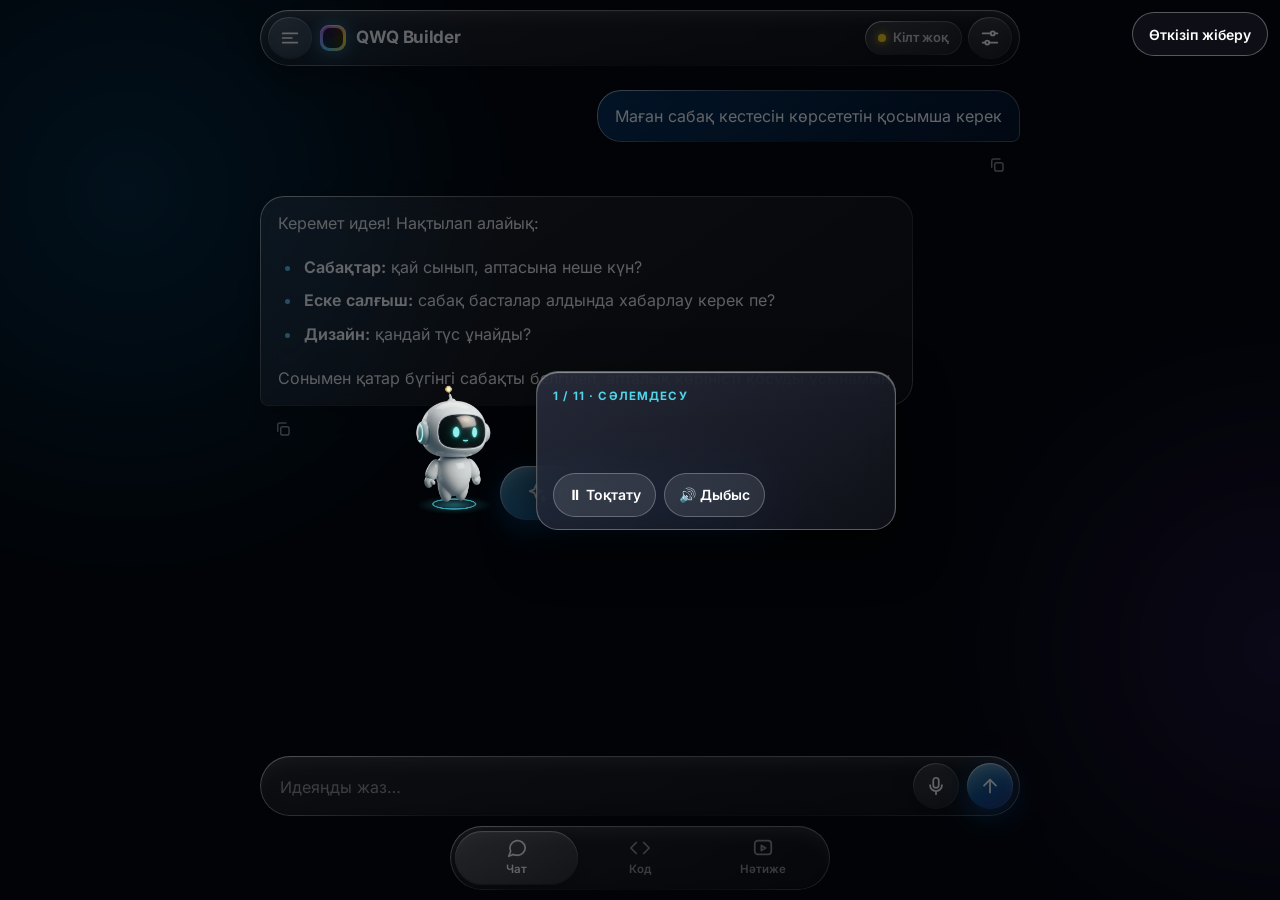
==== commit 97147d46: "Нұсқаулық: әр сөйлемге байланған сәттер (нысана, ашылатын бөлім, эмоция), робот сөйлемнен бұрын ұшып" ====
--- a/index.html
+++ b/index.html
@@ -210,6 +210,7 @@
 <script src="js/chats.js"></script>
 <script src="js/demo.js"></script>
 <script src="js/onboarding-steps.js"></script>
+<script src="js/onboarding-beats.js"></script>
 <script src="js/robot.js"></script>
 <script src="js/tour.js"></script>
 <script src="js/app.js"></script>
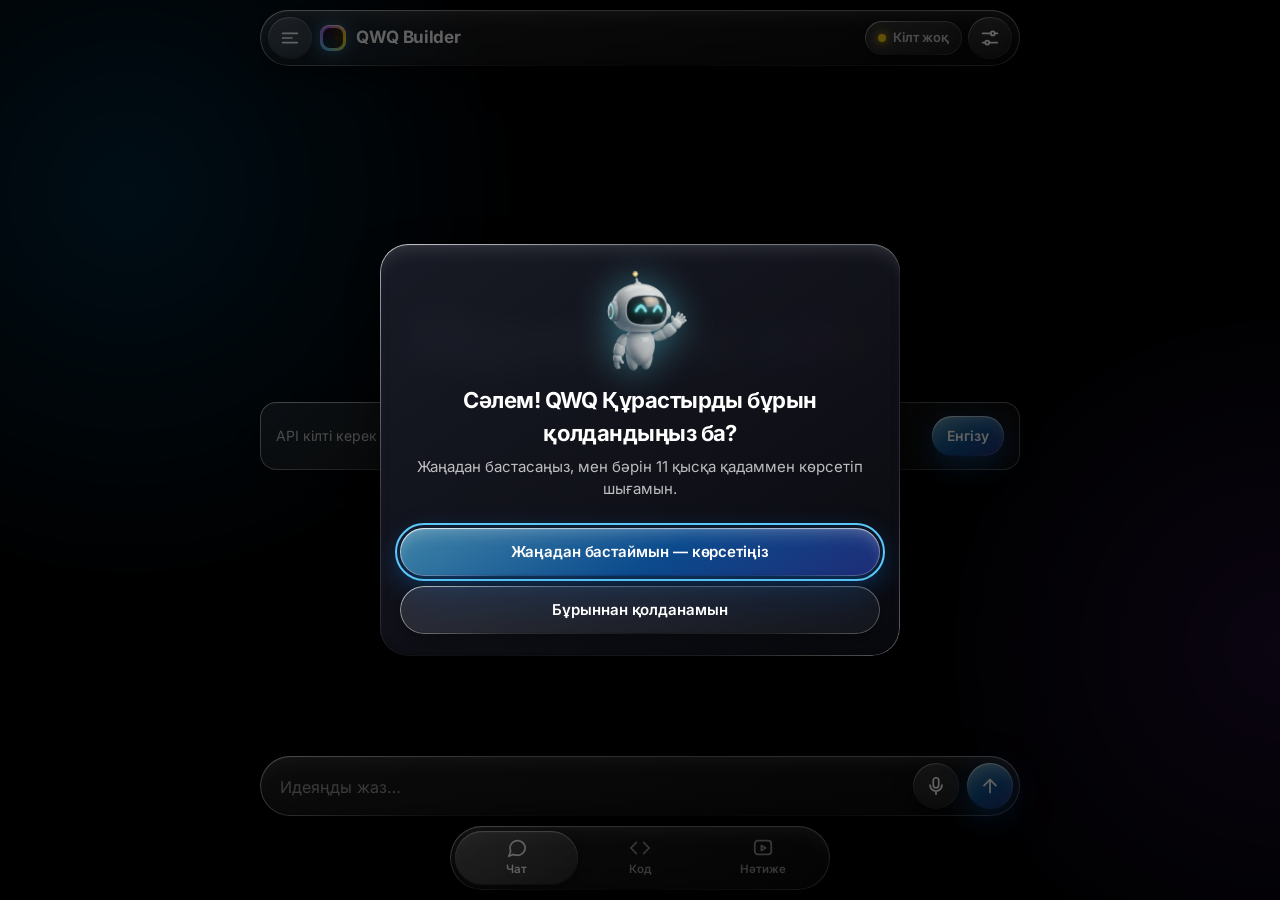
==== commit 70543eee: "Нұсқаулық: алғаш кіргенде бір рет «Бұрын қолдандыңыз ба?» сұрағы (жаңа → нұсқаулық, білемін → жоқ), " ====
--- a/index.html
+++ b/index.html
@@ -140,6 +140,7 @@
 <div class="scrim" id="settings" role="dialog" aria-modal="true" aria-labelledby="set-title">
   <div class="sheet glass glass--dark">
     <h2 id="set-title">Баптаулар</h2>
+    <button class="btn glass glass--flat set-how" id="set-tour" type="button"><svg class="ico ico--sm"><use href="#i-book"/></svg>Қалай жұмыс істейді?</button>
     <label class="field" style="margin-top:16px"><span>API кілті</span>
       <div class="input-row">
         <input class="input" id="set-key" type="password" autocomplete="off" spellcheck="false" placeholder="qwq_…">
@@ -167,7 +168,6 @@
       <button class="btn glass glass--flat" id="set-save" type="button">Сақтау</button>
       <button class="btn glass glass--flat" id="set-limit" type="button">Лимит</button>
       <button class="btn glass glass--flat" id="set-demo" type="button">Демо</button>
-      <button class="btn glass glass--flat" id="set-tour" type="button">Нұсқаулықты қайта көру</button>
       <button class="btn glass glass--flat btn--danger" id="set-clear" type="button"><svg class="ico ico--sm"><use href="#i-trash"/></svg>Тазалау</button>
     </div>
   </div>
--- a/css/robot.css
+++ b/css/robot.css
@@ -48,9 +48,14 @@
 .qwq-bubble button[hidden]{display:none}
 .qwq-skip{position:fixed;z-index:9997;top:calc(env(safe-area-inset-top,0px) + 12px);right:12px;min-height:44px;padding:0 16px;border-radius:999px;border:1px solid rgba(255,255,255,.3);
   background:rgba(20,22,30,.7);color:#fff;font:600 14px Inter,system-ui,sans-serif;cursor:pointer;-webkit-backdrop-filter:blur(14px);backdrop-filter:blur(14px)}
-.qwq-help{position:fixed;z-index:9993;right:16px;bottom:calc(var(--bottom-h,150px) + 14px);width:48px;height:48px;border-radius:50%;
-  border:1px solid rgba(255,255,255,.35);background:linear-gradient(145deg,rgba(255,255,255,.2),rgba(255,255,255,.06));color:#fff;font:700 20px Inter,system-ui,sans-serif;cursor:pointer;
-  -webkit-backdrop-filter:blur(16px);backdrop-filter:blur(16px);box-shadow:inset 0 1px 1px rgba(255,255,255,.5),0 8px 24px rgba(0,0,0,.45),0 0 18px rgba(79,214,234,.35)}
+/* баптаулардағы бірінші батырма: нұсқаулықты қайта көру */
+.set-how{width:100%;justify-content:center;margin-top:14px}
+
+/* алғаш кіргенде: «Жаңадан бастайсыз ба?» сұрағы */
+.qwq-ask .sheet{text-align:center}
+.qwq-ask img{width:120px;height:120px;margin:-6px auto 4px;display:block;filter:drop-shadow(0 0 18px rgba(79,214,234,.45))}
+.qwq-ask p{margin:6px 0 18px;color:rgba(255,255,255,.72);font-size:15px;line-height:1.45}
+.qwq-ask .btn{width:100%;justify-content:center;margin-top:10px}
 
 @media (prefers-reduced-motion:reduce){
   .qwq-float,.qwq-shadow,.qwq-glow,.qwq-spot,.qwq-robot.typing .qwq-stage{animation:none}
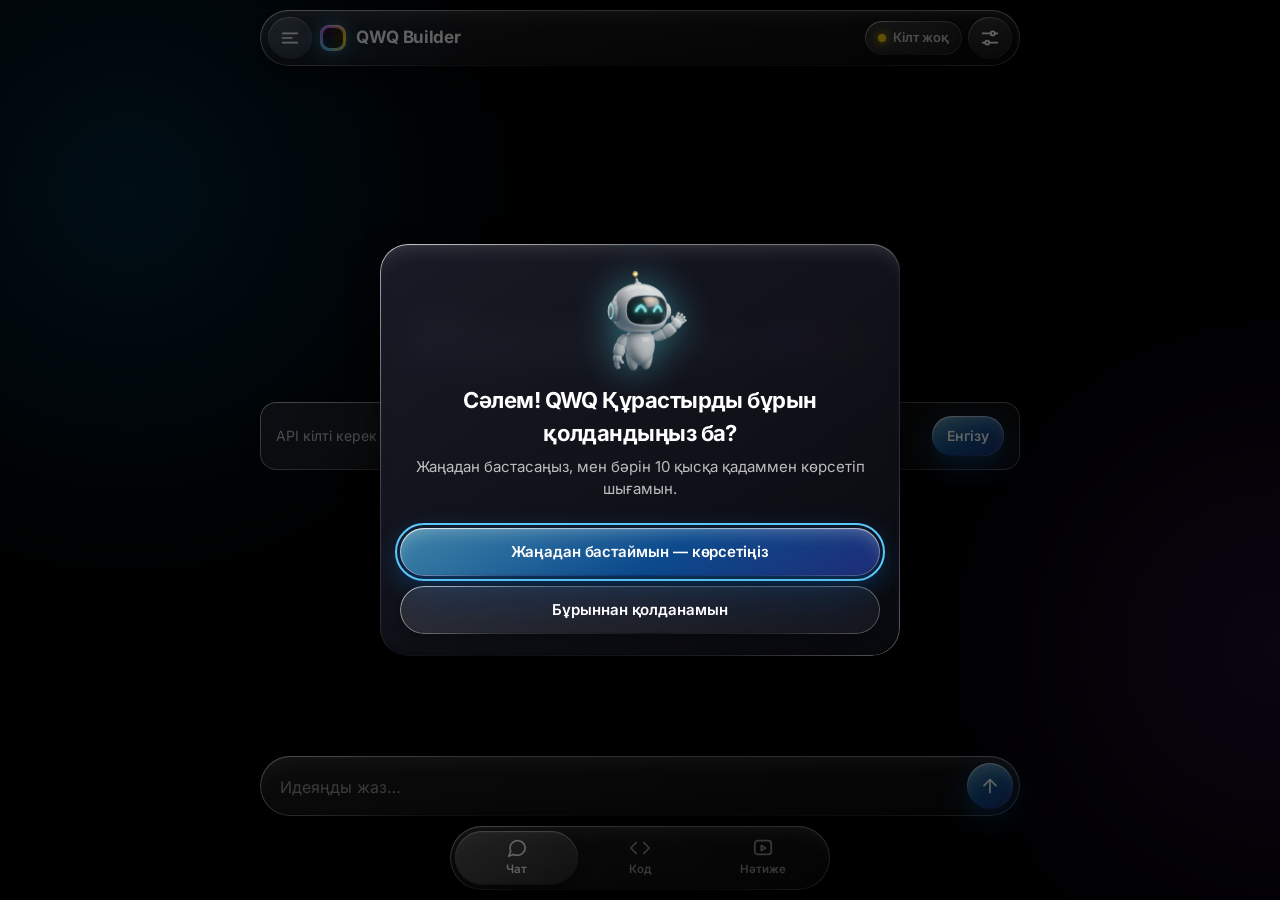
==== commit 4d4fe834: "Микрофон толық алынды (батырма, CSS, код, тур қадамы мен аудиосы), Worker «іздеу қолжетімсіз» ескерт" ====
--- a/index.html
+++ b/index.html
@@ -53,7 +53,6 @@
     <symbol id="i-pencil" viewBox="0 0 24 24"><path d="M4 20l1-4L16.5 4.5a2.1 2.1 0 0 1 3 3L8 19z"/><path d="M14.5 6.5l3 3"/></symbol>
     <symbol id="i-user" viewBox="0 0 24 24"><circle cx="12" cy="8" r="4"/><path d="M4.5 20.5c1-4 4-6 7.500-6s6.500 2 7.500 6"/></symbol>
     <symbol id="i-qr" viewBox="0 0 24 24"><rect x="3.5" y="3.5" width="7" height="7" rx="1.5"/><rect x="13.5" y="3.5" width="7" height="7" rx="1.5"/><rect x="3.5" y="13.5" width="7" height="7" rx="1.5"/><path d="M14 14h2.5v2.5H14zM18 18h2.5v2.5H18zM18 14h2.5M14 18h.01"/></symbol>
-    <symbol id="i-mic" viewBox="0 0 24 24"><rect x="9" y="3" width="6" height="11" rx="3"/><path d="M5.5 11a6.5 6.5 0 0 0 13 0M12 17.5V21"/></symbol>
     <symbol id="i-eye" viewBox="0 0 24 24"><path d="M2 12s3.6-7 10-7 10 7 10 7-3.6 7-10 7S2 12 2 12z"/><circle cx="12" cy="12" r="3"/></symbol>
   </defs>
 </svg>
@@ -99,17 +98,16 @@
 
   <!-- ТӨМЕНГІ ҚАБАТ -->
   <div class="bottom" id="bottom">
+    <div class="diffbar glass glass--dark" id="diffbar" hidden></div>
     <div class="dock" id="dock-chat">
       <form class="composer glass lens" id="composer" autocomplete="off">
         <textarea id="input" rows="1" placeholder="Идеяңды жаз…" aria-label="Хабарлама" enterkeyhint="send"></textarea>
-        <button class="btn btn--icon mic glass glass--flat" id="mic" type="button" aria-label="Микрофон" aria-pressed="false" hidden><svg class="ico"><use href="#i-mic"/></svg></button>
         <button class="btn btn--icon btn--primary glass" id="send" type="submit" aria-label="Жіберу"><svg class="ico"><use href="#i-send"/></svg></button>
       </form>
     </div>
     <div class="dock" id="dock-tweak" hidden>
       <form class="composer glass lens" id="tweak-form" autocomplete="off">
         <textarea id="tweak" rows="1" placeholder="Не өзгертейік?" aria-label="Өзгерту сұрауы" enterkeyhint="send"></textarea>
-        <button class="btn btn--icon mic glass glass--flat" id="tweak-mic" type="button" aria-label="Микрофон" aria-pressed="false" hidden><svg class="ico"><use href="#i-mic"/></svg></button>
         <button class="btn btn--icon btn--primary glass" id="tweak-send" type="submit" aria-label="Өзгерту"><svg class="ico"><use href="#i-spark"/></svg></button>
       </form>
     </div>
@@ -168,6 +166,7 @@
       <button class="btn glass glass--flat" id="set-save" type="button">Сақтау</button>
       <button class="btn glass glass--flat" id="set-limit" type="button">Лимит</button>
       <button class="btn glass glass--flat" id="set-demo" type="button">Демо</button>
+      <button class="btn glass glass--flat" id="set-rec" type="button" title="Нақты іске қосуды жазып алу (демо үшін)">Жазу</button>
       <button class="btn glass glass--flat btn--danger" id="set-clear" type="button"><svg class="ico ico--sm"><use href="#i-trash"/></svg>Тазалау</button>
     </div>
   </div>
@@ -196,6 +195,8 @@
 <script src="js/check.js"></script>
 <script src="js/cloud-config.js"></script>
 <script src="js/chat.js"></script>
+<script src="js/styles.js"></script>
+<script src="js/gametpl.js"></script>
 <script src="js/template.js"></script>
 <script src="js/codegen.js"></script>
 <script src="js/fix.js"></script>
@@ -204,10 +205,10 @@
 <script src="js/result.js"></script>
 <script src="js/sheets.js"></script>
 <script src="js/gallery.js"></script>
-<script src="js/mic.js"></script>
 <script src="js/share.js"></script>
 <script src="js/cloud.js"></script>
 <script src="js/chats.js"></script>
+<script src="js/demo-recording.js"></script>
 <script src="js/demo.js"></script>
 <script src="js/onboarding-steps.js"></script>
 <script src="js/onboarding-beats.js"></script>
--- a/css/glass.css
+++ b/css/glass.css
@@ -120,13 +120,6 @@
 @keyframes toastIn{from{opacity:0;transform:translateY(14px) scale(.9)}}
 @keyframes toastOut{to{opacity:0;transform:translateY(8px) scale(.96)}}
 
-/* ---- Микрофон ---- */
-.mic.rec{background:linear-gradient(145deg,rgba(255,69,58,.55),rgba(190,30,60,.35));color:#fff;animation:micPulse 1.4s ease-out infinite}
-@keyframes micPulse{
-  0%{box-shadow:inset 0 1px 1px rgba(255,255,255,.5),inset 0 -1px 1px rgba(0,0,0,.5),0 0 0 0 rgba(255,69,58,.55)}
-  70%,100%{box-shadow:inset 0 1px 1px rgba(255,255,255,.5),inset 0 -1px 1px rgba(0,0,0,.5),0 0 0 16px rgba(255,69,58,0)}
-}
-
 @media (prefers-reduced-motion:reduce){
   *,*::before,*::after{animation-duration:.001ms!important;animation-iteration-count:1!important;transition-duration:.001ms!important;scroll-behavior:auto!important}
   .orb{animation:none!important}
--- a/css/app.css
+++ b/css/app.css
@@ -342,3 +342,18 @@
 .t-x2{display:none!important}
 .t-more{display:inline-flex}
 @media (min-width:761px){.more-menu .m-only{display:none}}
+
+/* стиль чиптері (промпт картасы) */
+.style-row{margin-top:14px}
+.style-chips{display:flex;gap:8px;overflow-x:auto;padding:8px 2px 4px;scrollbar-width:none;margin:0 -2px}
+.style-chips::-webkit-scrollbar{display:none}
+.schip{flex:none;min-height:36px;padding:0 15px;border-radius:999px;font:600 13.5px/1 inherit;color:var(--text-2);background:rgba(255,255,255,.06);border:1px solid rgba(255,255,255,.12);cursor:pointer;transition:background .25s,color .25s,transform .35s cubic-bezier(.22,1,.36,1),box-shadow .25s}
+.schip:active{transform:scale(.95)}
+.schip.on{color:#fff;background:linear-gradient(135deg,rgba(90,169,255,.55),rgba(164,123,255,.5));border-color:rgba(255,255,255,.3);box-shadow:0 4px 18px rgba(90,169,255,.3)}
+.diff{margin:10px 0 0;font:12px/1.5 ui-monospace,Menlo,Consolas,monospace}
+.diff .d-f{color:var(--text-2);margin-top:8px;font-weight:700}
+.diff .d-del{background:rgba(251,113,133,.14);color:#fda4af;white-space:pre-wrap;word-break:break-all;border-radius:6px;padding:2px 6px;margin:2px 0}
+.diff .d-add{background:rgba(52,211,153,.14);color:#86efac;white-space:pre-wrap;word-break:break-all;border-radius:6px;padding:2px 6px;margin:2px 0}
+.diff .d-why{color:var(--text-2);font-family:inherit;margin:2px 0 4px}
+.diffbar{width:min(100%,760px);max-height:44vh;overflow:auto;padding:12px 14px;border-radius:22px;margin-bottom:8px;pointer-events:auto}
+.diffbar[hidden]{display:none}
--- a/css/robot.css
+++ b/css/robot.css
@@ -33,21 +33,46 @@
   animation:qwqSpot 1.8s ease-in-out infinite}
 @keyframes qwqSpot{50%{box-shadow:0 0 0 9999px rgba(3,5,10,.62),0 0 0 3px var(--qwq-cyan),0 0 48px 14px rgba(79,214,234,.62)}}
 
-/* сөйлеу көпіршігі (Liquid Glass) және басқару батырмалары */
-.qwq-bubble{position:fixed;z-index:9996;width:min(360px,calc(100vw - 32px));box-sizing:border-box;padding:16px 16px 12px;border-radius:22px;color:#fff;
-  background:linear-gradient(145deg,rgba(255,255,255,.16),rgba(255,255,255,.06));border:1px solid rgba(255,255,255,.28);
-  -webkit-backdrop-filter:blur(22px) saturate(180%);backdrop-filter:blur(22px) saturate(180%);
-  box-shadow:inset 0 1px 1px rgba(255,255,255,.5),0 18px 50px rgba(0,0,0,.55);font-family:Inter,system-ui,sans-serif}
-.qwq-bubble .qb-step{font-size:11.5px;font-weight:700;letter-spacing:.1em;text-transform:uppercase;color:var(--qwq-cyan);margin-bottom:6px}
-.qwq-bubble .qb-text{font-size:16px;line-height:1.55;min-height:3.1em;transition:opacity .2s}
+/* сөйлеу көпіршігі (Liquid Glass: .glass жиегі мен жарқылы glass.css-тен) және басқару батырмалары */
+.qwq-bubble{position:fixed;z-index:9996;width:min(372px,calc(100vw - 32px));box-sizing:border-box;padding:16px 16px 14px;border-radius:24px;color:#fff;
+  -webkit-backdrop-filter:blur(24px) saturate(180%);backdrop-filter:blur(24px) saturate(180%);
+  box-shadow:inset 0 1px 1px rgba(255,255,255,.42),inset 0 -1px 1px rgba(0,0,0,.5),inset 0 16px 26px -16px rgba(255,255,255,.22),inset 0 -14px 22px -16px rgba(0,0,0,.45),
+    0 18px 50px rgba(0,0,0,.55),0 0 0 1px rgba(79,214,234,.08);font-family:Inter,system-ui,sans-serif}
+.qwq-bubble .qb-step{font-size:11.5px;font-weight:700;letter-spacing:.1em;text-transform:uppercase;color:var(--qwq-cyan);margin-bottom:6px;text-shadow:0 0 12px rgba(79,214,234,.45)}
+/* жаңа сөйлем: жұмсақ fade (сәл бұлдырап, жоғары көтеріліп ауысады) */
+.qwq-bubble .qb-text{font-size:16px;line-height:1.55;min-height:3.1em;transition:opacity .32s cubic-bezier(.22,1,.36,1),transform .32s cubic-bezier(.22,1,.36,1),filter .32s}
+.qwq-bubble .qb-text.out{opacity:0;transform:translateY(4px);filter:blur(3px)}
 .qwq-bubble .qb-ctl{display:flex;flex-wrap:wrap;gap:8px;margin-top:12px}
-.qwq-bubble button{min-height:44px;padding:0 14px;border-radius:999px;border:1px solid rgba(255,255,255,.26);background:rgba(255,255,255,.1);color:#fff;font:600 14px Inter,system-ui,sans-serif;cursor:pointer}
-.qwq-bubble button:hover{background:rgba(255,255,255,.18)}
-.qwq-bubble button:focus-visible{outline:2px solid var(--qwq-cyan);outline-offset:2px}
-.qwq-bubble button.qb-main{background:linear-gradient(145deg,rgba(79,214,234,.55),rgba(10,132,255,.45));border-color:rgba(160,240,250,.6);margin-left:auto}
-.qwq-bubble button[hidden]{display:none}
-.qwq-skip{position:fixed;z-index:9997;top:calc(env(safe-area-inset-top,0px) + 12px);right:12px;min-height:44px;padding:0 16px;border-radius:999px;border:1px solid rgba(255,255,255,.3);
-  background:rgba(20,22,30,.7);color:#fff;font:600 14px Inter,system-ui,sans-serif;cursor:pointer;-webkit-backdrop-filter:blur(14px);backdrop-filter:blur(14px)}
+.qwq-bubble .qb-b{--h:44px;padding:0 15px;font-size:14px;gap:7px;cursor:pointer}
+.qwq-bubble .qb-b[hidden]{display:none}
+.qwq-bubble .qb-b:focus-visible,.qwq-skip:focus-visible{outline:2px solid var(--qwq-cyan);outline-offset:2px}
+/* үстіне апарғанда: жарқыл (жиектегі ::after glass.css-те) + сәл көтеріледі */
+.qwq-bubble .qb-b:hover:not(:disabled),.qwq-skip:hover{transform:translateY(-1px);box-shadow:inset 0 1px 1px rgba(255,255,255,.4),inset 0 -1px 1px rgba(0,0,0,.5),0 8px 24px rgba(0,0,0,.45),0 0 18px rgba(160,230,255,.22)}
+.qwq-bubble .qb-b:active,.qwq-skip:active{transform:scale(.92);transition-duration:.12s}
+/* «Әрі қарай» — негізгі көгілдір шыны, ақырын жарқырайды */
+.qwq-bubble .qb-main{margin-left:auto;background:linear-gradient(145deg,rgba(110,230,245,.6),rgba(10,132,255,.5) 55%,rgba(60,90,255,.42));animation:qbGlow 2.6s ease-in-out infinite}
+@keyframes qbGlow{0%,100%{box-shadow:inset 0 1px 1px rgba(255,255,255,.55),inset 0 -1px 1px rgba(0,30,90,.6),inset 0 12px 20px -12px rgba(255,255,255,.4),0 6px 22px rgba(10,132,255,.32),0 0 0 rgba(79,214,234,0)}
+  50%{box-shadow:inset 0 1px 1px rgba(255,255,255,.65),inset 0 -1px 1px rgba(0,30,90,.6),inset 0 12px 20px -12px rgba(255,255,255,.5),0 8px 30px rgba(10,132,255,.5),0 0 22px rgba(79,214,234,.55)}}
+/* белгішелер: Тоқтату ⇄ Жалғастыру және дыбыс — тегіс ауысу */
+.qb-ic{position:relative;display:inline-grid;place-items:center;width:18px;height:18px;flex:none}
+.qb-ic > svg,.qb-ic > span{grid-area:1/1;transition:opacity .3s,transform .45s cubic-bezier(.34,1.56,.64,1)}
+.qb-pp svg:last-child{opacity:0;transform:scale(.4) rotate(-90deg)}
+.is-paused .qb-pp svg:first-child{opacity:0;transform:scale(.4) rotate(90deg)}
+.is-paused .qb-pp svg:last-child{opacity:1;transform:none}
+.qb-snd .qb-x{opacity:0;transform:scale(.4);stroke-width:2.4}
+.qb-snd > svg:first-child{transform:translateX(-3px)}
+.qb-wave{display:flex;align-items:center;gap:1.5px;height:12px;transform:translateX(6px)}
+.qb-wave i{width:2px;height:4px;border-radius:2px;background:currentColor;opacity:.85;transition:height .2s}
+/* сөйлеп тұрғанда дыбыс толқыны (дыбыс деңгейі --lv бойынша) */
+.is-speaking:not(.is-paused) #qb-mute:not(.is-muted) .qb-wave i{animation:qbWave .9s ease-in-out infinite}
+.qb-wave i:nth-child(2){animation-delay:-.3s!important}.qb-wave i:nth-child(3){animation-delay:-.6s!important}
+@keyframes qbWave{0%,100%{height:3px}50%{height:calc(6px + var(--lv,.5) * 7px)}}
+.is-muted .qb-wave{opacity:0;transform:translateX(6px) scale(.3)}
+.is-muted .qb-x{opacity:1;transform:translateX(5px)}
+.qwq-skip{position:fixed;z-index:9997;top:calc(env(safe-area-inset-top,0px) + 12px);right:12px;--h:44px;font-size:14px;cursor:pointer}
+/* тоқтатылғанда: CSS анимациялары да тоқтайды */
+.qwq-paused .qwq-robot *,.qwq-paused .qwq-spot,.qwq-paused .qwq-trail{animation-play-state:paused!important}
+.qwq-bubble.is-paused .qb-step::after{content:" · тоқтатылды";color:rgba(255,255,255,.55);text-shadow:none}
 /* баптаулардағы бірінші батырма: нұсқаулықты қайта көру */
 .set-how{width:100%;justify-content:center;margin-top:14px}
 
@@ -58,12 +83,13 @@
 .qwq-ask .btn{width:100%;justify-content:center;margin-top:10px}
 
 @media (prefers-reduced-motion:reduce){
-  .qwq-float,.qwq-shadow,.qwq-glow,.qwq-spot,.qwq-robot.typing .qwq-stage{animation:none}
+  .qwq-float,.qwq-shadow,.qwq-glow,.qwq-spot,.qwq-robot.typing .qwq-stage,.qwq-bubble .qb-main,.qb-wave i{animation:none!important}
+  .qwq-bubble .qb-text{transition:opacity .2s}
 }
 
 /* нұсқаулық кезінде сайтты кездейсоқ басудан қорғайтын мөлдір қабат */
 .qwq-block{position:fixed;inset:0;z-index:9989;background:transparent}
-.qwq-bubble{transition:left .45s cubic-bezier(.22,1,.36,1),top .45s cubic-bezier(.22,1,.36,1)}
+.qwq-bubble{transition:left .45s cubic-bezier(.22,1,.36,1),top .45s cubic-bezier(.22,1,.36,1),height .3s}
 @media (prefers-reduced-motion:reduce){.qwq-bubble{transition:none}}
 /* нысанасыз (экран ортасы) қадамда фон күңгірттенеді; көпіршік кез келген фонда оқылатындай тығызырақ шыны */
 .qwq-block{transition:background .35s}
